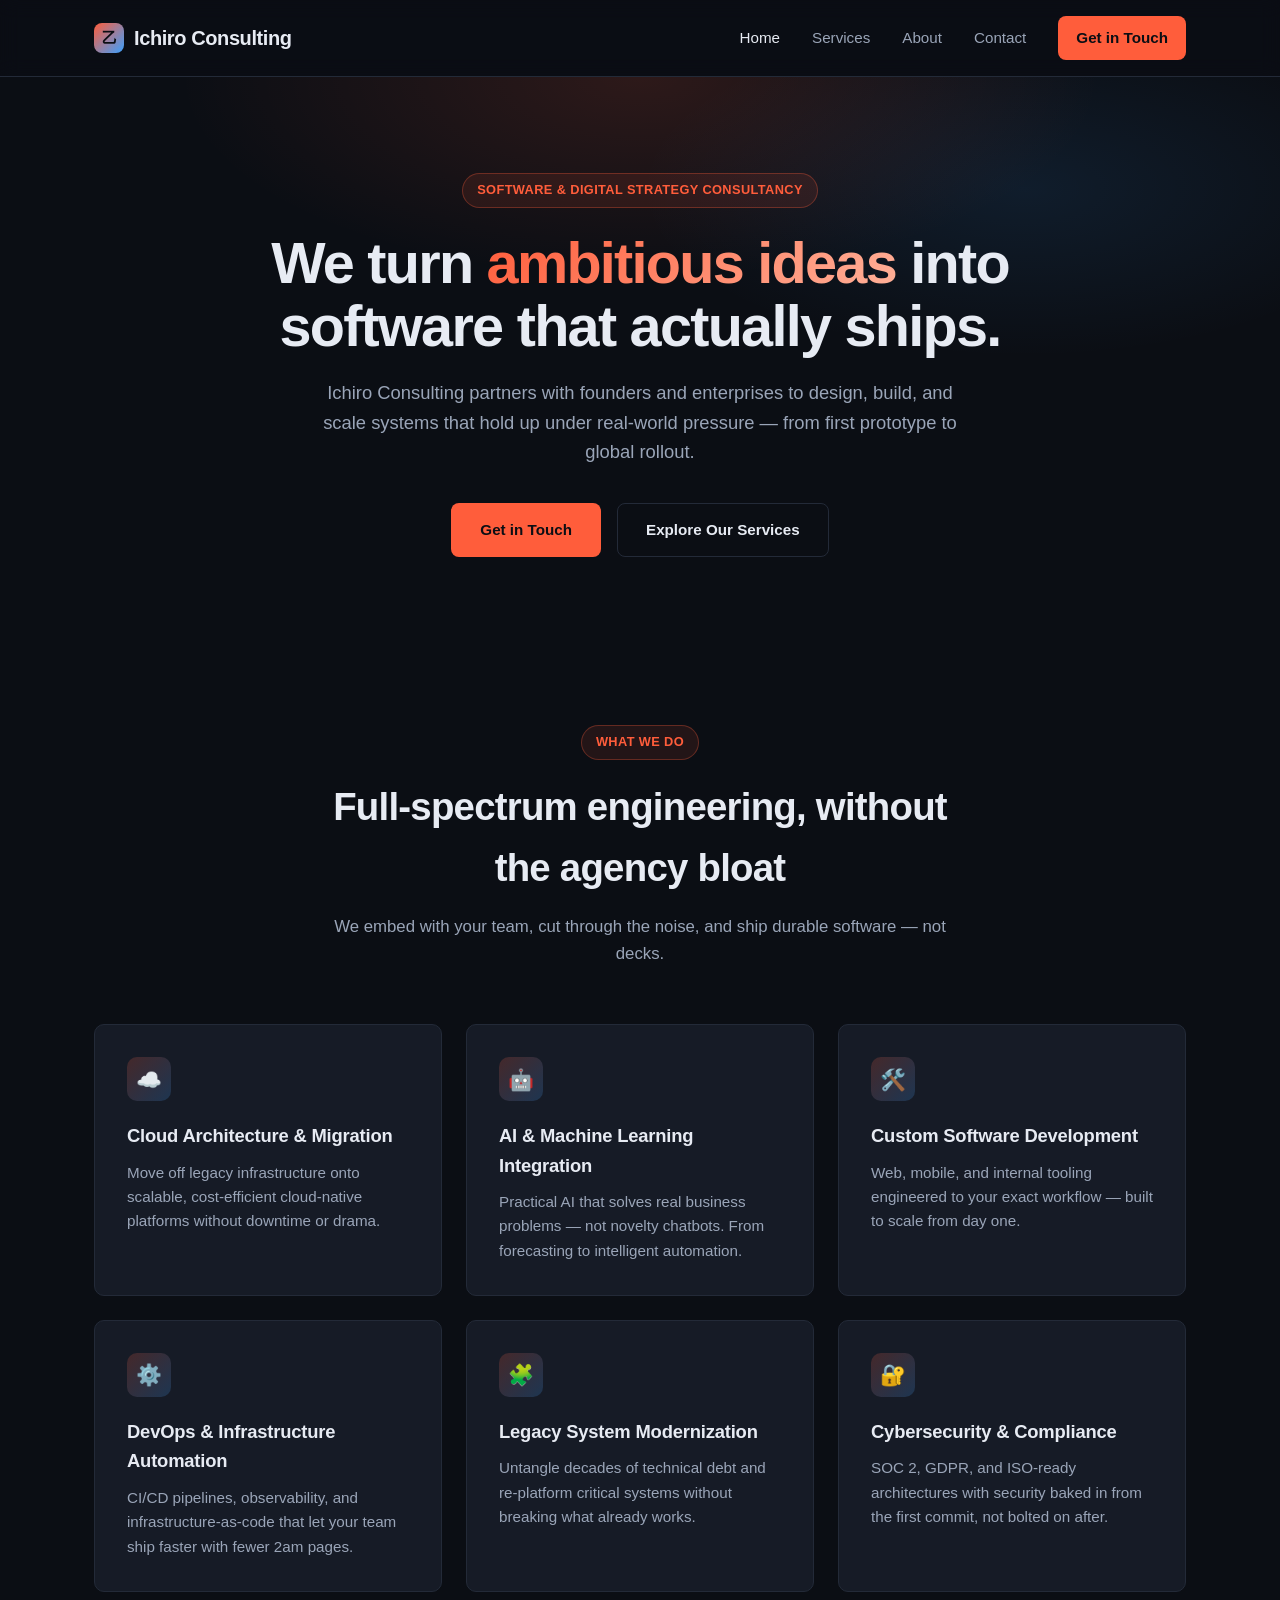
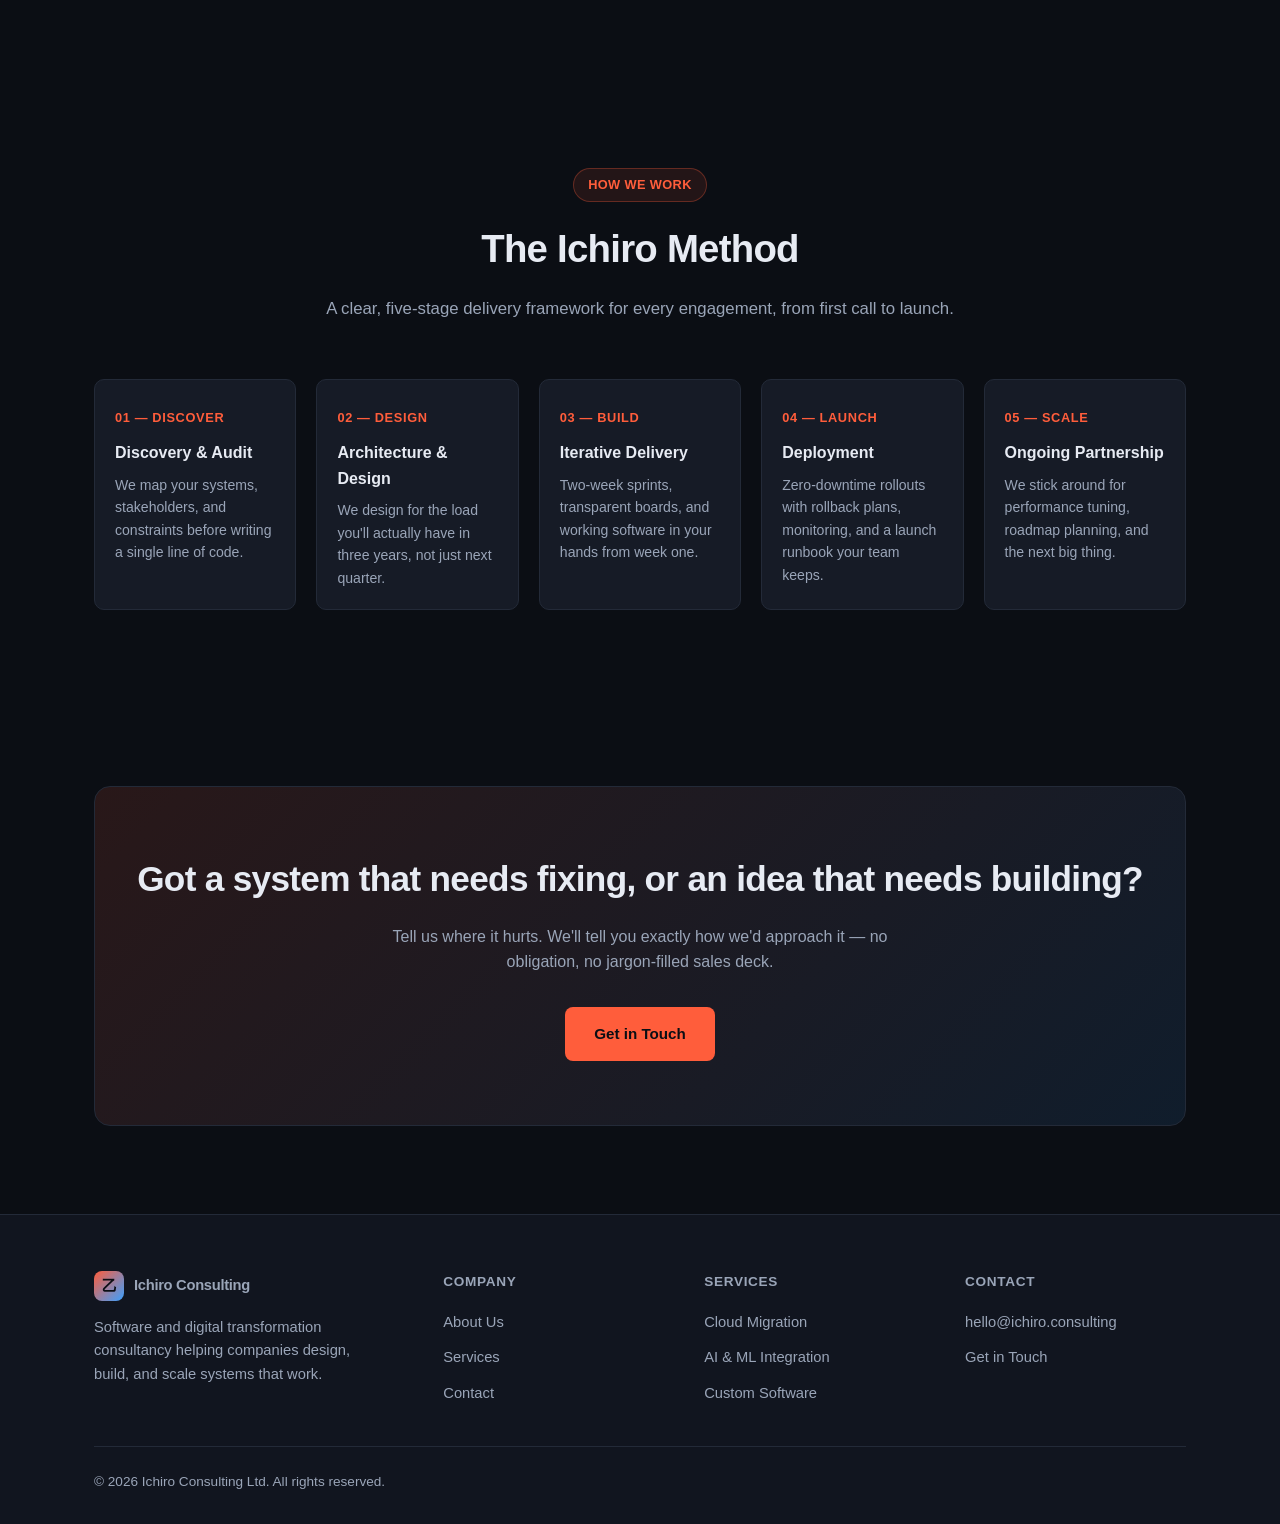
==== index.html @ 9401f74f "Removed redundent data" ====
<!DOCTYPE html>
<html lang="en">
<head>
<meta charset="UTF-8">
<meta name="viewport" content="width=device-width, initial-scale=1.0">
<title>Ichiro Consulting — Software Solutions That Actually Ship</title>
<meta name="description" content="Ichiro Consulting helps ambitious companies design, build, and scale software that works. Digital transformation, cloud, AI, and custom engineering — delivered by people who've actually shipped it.">
<link rel="icon" type="image/svg+xml" href="favicon.svg">
<link rel="stylesheet" href="css/style.css">
</head>
<body>

<header class="site-header">
  <div class="nav-wrap">
    <a href="index.html" class="brand">
      <span class="mark">乙</span>
      Ichiro Consulting
    </a>
    <nav class="main-nav">
      <a href="index.html" class="active">Home</a>
      <a href="services.html">Services</a>
      <a href="about.html">About</a>
      <a href="contact.html">Contact</a>
      <a href="contact.html" class="nav-cta">Get in Touch</a>
    </nav>
    <button class="nav-toggle" aria-label="Toggle navigation">☰</button>
  </div>
</header>

<main>

  <section class="hero">
    <div class="container">
      <span class="eyebrow">Software &amp; Digital Strategy Consultancy</span>
      <h1>We turn <span class="highlight">ambitious ideas</span> into software that actually ships.</h1>
      <p class="lead">Ichiro Consulting partners with founders and enterprises to design, build, and scale
      systems that hold up under real-world pressure — from first prototype to global rollout.</p>
      <div class="btn-row">
        <a href="contact.html" class="btn btn-primary">Get in Touch</a>
        <a href="services.html" class="btn btn-secondary">Explore Our Services</a>
      </div>
    </div>
  </section>

  <section id="services">
    <div class="container">
      <div class="section-head">
        <span class="eyebrow">What We Do</span>
        <h2>Full-spectrum engineering, without the agency bloat</h2>
        <p>We embed with your team, cut through the noise, and ship durable software — not decks.</p>
      </div>
      <div class="grid">
        <div class="card">
          <div class="icon">☁️</div>
          <h3>Cloud Architecture &amp; Migration</h3>
          <p>Move off legacy infrastructure onto scalable, cost-efficient cloud-native platforms without downtime or drama.</p>
        </div>
        <div class="card">
          <div class="icon">🤖</div>
          <h3>AI &amp; Machine Learning Integration</h3>
          <p>Practical AI that solves real business problems — not novelty chatbots. From forecasting to intelligent automation.</p>
        </div>
        <div class="card">
          <div class="icon">🛠️</div>
          <h3>Custom Software Development</h3>
          <p>Web, mobile, and internal tooling engineered to your exact workflow — built to scale from day one.</p>
        </div>
        <div class="card">
          <div class="icon">⚙️</div>
          <h3>DevOps &amp; Infrastructure Automation</h3>
          <p>CI/CD pipelines, observability, and infrastructure-as-code that let your team ship faster with fewer 2am pages.</p>
        </div>
        <div class="card">
          <div class="icon">🧩</div>
          <h3>Legacy System Modernization</h3>
          <p>Untangle decades of technical debt and re-platform critical systems without breaking what already works.</p>
        </div>
        <div class="card">
          <div class="icon">🔐</div>
          <h3>Cybersecurity &amp; Compliance</h3>
          <p>SOC 2, GDPR, and ISO-ready architectures with security baked in from the first commit, not bolted on after.</p>
        </div>
      </div>
    </div>
  </section>

  <section id="process">
    <div class="container">
      <div class="section-head">
        <span class="eyebrow">How We Work</span>
        <h2>The Ichiro Method</h2>
        <p>A clear, five-stage delivery framework for every engagement, from first call to launch.</p>
      </div>
      <div class="process-grid">
        <div class="process-step">
          <div class="step-num">01 — DISCOVER</div>
          <h3>Discovery &amp; Audit</h3>
          <p>We map your systems, stakeholders, and constraints before writing a single line of code.</p>
        </div>
        <div class="process-step">
          <div class="step-num">02 — DESIGN</div>
          <h3>Architecture &amp; Design</h3>
          <p>We design for the load you'll actually have in three years, not just next quarter.</p>
        </div>
        <div class="process-step">
          <div class="step-num">03 — BUILD</div>
          <h3>Iterative Delivery</h3>
          <p>Two-week sprints, transparent boards, and working software in your hands from week one.</p>
        </div>
        <div class="process-step">
          <div class="step-num">04 — LAUNCH</div>
          <h3>Deployment</h3>
          <p>Zero-downtime rollouts with rollback plans, monitoring, and a launch runbook your team keeps.</p>
        </div>
        <div class="process-step">
          <div class="step-num">05 — SCALE</div>
          <h3>Ongoing Partnership</h3>
          <p>We stick around for performance tuning, roadmap planning, and the next big thing.</p>
        </div>
      </div>
    </div>
  </section>

  <section id="cta">
    <div class="container">
      <div class="cta-banner">
        <h2>Got a system that needs fixing, or an idea that needs building?</h2>
        <p>Tell us where it hurts. We'll tell you exactly how we'd approach it — no obligation, no jargon-filled sales deck.</p>
        <a href="contact.html" class="btn btn-primary">Get in Touch</a>
      </div>
    </div>
  </section>

</main>

<footer class="site-footer">
  <div class="container">
    <div class="footer-grid">
      <div class="footer-brand">
        <a href="index.html" class="brand">
          <span class="mark">乙</span>
          Ichiro Consulting
        </a>
        <p>Software and digital transformation consultancy helping companies design, build, and scale systems that work.</p>
      </div>
      <div>
        <h4>Company</h4>
        <ul>
          <li><a href="about.html">About Us</a></li>
          <li><a href="services.html">Services</a></li>
          <li><a href="contact.html">Contact</a></li>
        </ul>
      </div>
      <div>
        <h4>Services</h4>
        <ul>
          <li><a href="services.html">Cloud Migration</a></li>
          <li><a href="services.html">AI &amp; ML Integration</a></li>
          <li><a href="services.html">Custom Software</a></li>
        </ul>
      </div>
      <div>
        <h4>Contact</h4>
        <ul>
          <li><a href="mailto:hello@ichiro.consulting">hello@ichiro.consulting</a></li>
          <li><a href="contact.html">Get in Touch</a></li>
        </ul>
      </div>
    </div>
    <div class="footer-bottom">
      <span>&copy; <span data-year>2026</span> Ichiro Consulting Ltd. All rights reserved.</span>
    </div>
  </div>
</footer>

<script src="js/main.js"></script>
</body>
</html>
---- css/style.css ----
:root {
  --bg: #0b0e14;
  --bg-alt: #11151f;
  --surface: #161b26;
  --border: #232a38;
  --text: #e7ebf3;
  --text-dim: #9aa5b8;
  --accent: #ff5d3b;
  --accent-dim: #c8462a;
  --accent-2: #3ba0ff;
  --radius: 10px;
  --max-width: 1140px;
  font-size: 16px;
}

* { box-sizing: border-box; }

html { scroll-behavior: smooth; }

body {
  margin: 0;
  font-family: -apple-system, BlinkMacSystemFont, "Segoe UI", Roboto, Helvetica, Arial, sans-serif;
  background: var(--bg);
  color: var(--text);
  line-height: 1.6;
}

a { color: inherit; }

img { max-width: 100%; display: block; }

.container {
  max-width: var(--max-width);
  margin: 0 auto;
  padding: 0 24px;
}

/* Header */
header.site-header {
  position: sticky;
  top: 0;
  z-index: 50;
  background: rgba(11, 14, 20, 0.85);
  backdrop-filter: blur(10px);
  border-bottom: 1px solid var(--border);
}

.nav-wrap {
  max-width: var(--max-width);
  margin: 0 auto;
  padding: 16px 24px;
  display: flex;
  align-items: center;
  justify-content: space-between;
}

.brand {
  display: flex;
  align-items: center;
  gap: 10px;
  font-weight: 700;
  font-size: 1.25rem;
  text-decoration: none;
  letter-spacing: -0.02em;
}

.brand .mark {
  width: 30px;
  height: 30px;
  border-radius: 8px;
  background: linear-gradient(135deg, var(--accent), var(--accent-2));
  display: inline-flex;
  align-items: center;
  justify-content: center;
  font-size: 0.95rem;
  color: #0b0e14;
  font-weight: 800;
}

nav.main-nav {
  display: flex;
  align-items: center;
  gap: 32px;
}

nav.main-nav a {
  text-decoration: none;
  color: var(--text-dim);
  font-weight: 500;
  font-size: 0.95rem;
  transition: color 0.15s ease;
}

nav.main-nav a:hover,
nav.main-nav a.active {
  color: var(--text);
}

.nav-cta {
  background: var(--accent);
  color: #0b0e14 !important;
  padding: 10px 18px;
  border-radius: 8px;
  font-weight: 600 !important;
}

.nav-cta:hover { background: #ff7355 !important; }

.nav-toggle {
  display: none;
  background: none;
  border: 1px solid var(--border);
  border-radius: 8px;
  color: var(--text);
  padding: 8px 10px;
  font-size: 1.1rem;
  cursor: pointer;
}

/* Hero */
.hero {
  padding: 96px 0 80px;
  text-align: center;
  background:
    radial-gradient(60% 60% at 50% 0%, rgba(255, 93, 59, 0.14), transparent 60%),
    radial-gradient(50% 50% at 80% 20%, rgba(59, 160, 255, 0.10), transparent 60%);
}

.eyebrow {
  display: inline-block;
  color: var(--accent);
  background: rgba(255, 93, 59, 0.1);
  border: 1px solid rgba(255, 93, 59, 0.3);
  padding: 6px 14px;
  border-radius: 999px;
  font-size: 0.8rem;
  font-weight: 600;
  letter-spacing: 0.03em;
  text-transform: uppercase;
  margin-bottom: 24px;
}

.hero h1 {
  font-size: clamp(2.2rem, 5vw, 3.6rem);
  line-height: 1.1;
  letter-spacing: -0.03em;
  margin: 0 0 20px;
  max-width: 900px;
  margin-left: auto;
  margin-right: auto;
}

.hero h1 .highlight {
  background: linear-gradient(135deg, var(--accent), #ffb199);
  -webkit-background-clip: text;
  background-clip: text;
  color: transparent;
}

.hero p.lead {
  font-size: 1.15rem;
  color: var(--text-dim);
  max-width: 640px;
  margin: 0 auto 36px;
}

.btn-row {
  display: flex;
  gap: 16px;
  justify-content: center;
  flex-wrap: wrap;
}

.btn {
  display: inline-block;
  padding: 14px 28px;
  border-radius: 8px;
  font-weight: 600;
  text-decoration: none;
  font-size: 0.95rem;
  transition: transform 0.15s ease, background 0.15s ease, border-color 0.15s ease;
  border: 1px solid transparent;
}

.btn:hover { transform: translateY(-1px); }

.btn-primary {
  background: var(--accent);
  color: #0b0e14;
}

.btn-primary:hover { background: #ff7355; }

.btn-secondary {
  background: transparent;
  color: var(--text);
  border-color: var(--border);
}

.btn-secondary:hover { border-color: var(--text-dim); }

/* Sections */
section { padding: 88px 0; }

.section-head {
  text-align: center;
  max-width: 640px;
  margin: 0 auto 56px;
}

.section-head .eyebrow { margin-bottom: 16px; }

.section-head h2 {
  font-size: clamp(1.8rem, 3.5vw, 2.4rem);
  letter-spacing: -0.02em;
  margin: 0 0 16px;
}

.section-head p {
  color: var(--text-dim);
  font-size: 1.05rem;
  margin: 0;
}

/* Cards grid */
.grid {
  display: grid;
  grid-template-columns: repeat(3, 1fr);
  gap: 24px;
}

.card {
  background: var(--surface);
  border: 1px solid var(--border);
  border-radius: var(--radius);
  padding: 32px;
  transition: border-color 0.15s ease, transform 0.15s ease;
}

.card:hover {
  border-color: var(--accent-dim);
  transform: translateY(-2px);
}

.card .icon {
  width: 44px;
  height: 44px;
  border-radius: 10px;
  background: linear-gradient(135deg, rgba(255, 93, 59, 0.2), rgba(59, 160, 255, 0.2));
  display: flex;
  align-items: center;
  justify-content: center;
  font-size: 1.3rem;
  margin-bottom: 20px;
}

.card h3 {
  margin: 0 0 10px;
  font-size: 1.15rem;
  letter-spacing: -0.01em;
}

.card p {
  color: var(--text-dim);
  margin: 0;
  font-size: 0.95rem;
}

.card ul {
  color: var(--text-dim);
  font-size: 0.9rem;
  margin: 16px 0 0;
  padding-left: 18px;
}

.card ul li { margin-bottom: 6px; }

/* Process */
.process-grid {
  display: grid;
  grid-template-columns: repeat(5, 1fr);
  gap: 20px;
  counter-reset: step;
}

.process-step {
  position: relative;
  padding: 28px 20px 20px;
  background: var(--surface);
  border: 1px solid var(--border);
  border-radius: var(--radius);
}

.process-step .step-num {
  font-size: 0.8rem;
  font-weight: 800;
  color: var(--accent);
  letter-spacing: 0.05em;
  margin-bottom: 12px;
}

.process-step h3 {
  font-size: 1rem;
  margin: 0 0 8px;
}

.process-step p {
  color: var(--text-dim);
  font-size: 0.88rem;
  margin: 0;
}

/* CTA banner */
.cta-banner {
  background: linear-gradient(135deg, rgba(255, 93, 59, 0.12), rgba(59, 160, 255, 0.1));
  border: 1px solid var(--border);
  border-radius: 16px;
  padding: 64px 40px;
  text-align: center;
}

.cta-banner h2 {
  font-size: clamp(1.6rem, 3vw, 2.2rem);
  margin: 0 0 16px;
  letter-spacing: -0.02em;
}

.cta-banner p {
  color: var(--text-dim);
  max-width: 520px;
  margin: 0 auto 32px;
}

/* About page bits */
.about-hero {
  display: grid;
  grid-template-columns: 1.1fr 0.9fr;
  gap: 56px;
  align-items: center;
}

.about-hero h1 { font-size: clamp(2rem, 4vw, 2.8rem); letter-spacing: -0.02em; margin: 0 0 20px; }
.about-hero p { color: var(--text-dim); margin: 0 0 16px; }

.founder-card {
  background: var(--surface);
  border: 1px solid var(--border);
  border-radius: var(--radius);
  padding: 32px;
}

.founder-card .avatar-lg {
  width: 72px;
  height: 72px;
  border-radius: 50%;
  background: linear-gradient(135deg, var(--accent), var(--accent-2));
  margin-bottom: 20px;
}

.founder-card h3 { margin: 0 0 4px; }
.founder-card .role { color: var(--accent); font-size: 0.9rem; font-weight: 600; margin-bottom: 16px; }
.founder-card p { color: var(--text-dim); font-size: 0.92rem; }

.values-grid {
  display: grid;
  grid-template-columns: repeat(4, 1fr);
  gap: 20px;
}

.value {
  padding: 24px;
  border: 1px solid var(--border);
  border-radius: var(--radius);
  background: var(--surface);
}

.value h3 { font-size: 1rem; margin: 0 0 8px; }
.value p { color: var(--text-dim); font-size: 0.88rem; margin: 0; }

/* Services page */
.service-detail {
  display: grid;
  grid-template-columns: 1fr 1fr;
  gap: 48px;
  align-items: start;
  padding: 56px 0;
  border-bottom: 1px solid var(--border);
}

.service-detail:last-child { border-bottom: none; }

.service-detail .icon {
  width: 52px;
  height: 52px;
  border-radius: 12px;
  background: linear-gradient(135deg, rgba(255, 93, 59, 0.2), rgba(59, 160, 255, 0.2));
  display: flex;
  align-items: center;
  justify-content: center;
  font-size: 1.5rem;
  margin-bottom: 20px;
}

.service-detail h2 { margin: 0 0 14px; letter-spacing: -0.02em; }
.service-detail > div > p { color: var(--text-dim); margin: 0 0 20px; }

.service-detail ul {
  list-style: none;
  padding: 0;
  margin: 0;
  display: grid;
  gap: 12px;
}

.service-detail ul li {
  padding-left: 28px;
  position: relative;
  color: var(--text-dim);
  font-size: 0.94rem;
}

.service-detail ul li::before {
  content: "✓";
  position: absolute;
  left: 0;
  color: var(--accent);
  font-weight: 700;
}

/* Footer */
footer.site-footer {
  border-top: 1px solid var(--border);
  padding: 56px 0 32px;
  background: var(--bg-alt);
}

.footer-grid {
  display: grid;
  grid-template-columns: 1.4fr 1fr 1fr 1fr;
  gap: 40px;
  margin-bottom: 40px;
}

.footer-grid h4 {
  font-size: 0.85rem;
  text-transform: uppercase;
  letter-spacing: 0.05em;
  color: var(--text-dim);
  margin: 0 0 16px;
}

.footer-grid ul { list-style: none; padding: 0; margin: 0; display: grid; gap: 10px; }
.footer-grid a { color: var(--text-dim); text-decoration: none; font-size: 0.92rem; }
.footer-grid a:hover { color: var(--text); }

.footer-brand p {
  color: var(--text-dim);
  font-size: 0.92rem;
  max-width: 280px;
}

.footer-bottom {
  border-top: 1px solid var(--border);
  padding-top: 24px;
  display: flex;
  justify-content: space-between;
  align-items: center;
  flex-wrap: wrap;
  gap: 12px;
  color: var(--text-dim);
  font-size: 0.85rem;
}

/* Responsive */
@media (max-width: 860px) {
  nav.main-nav {
    position: fixed;
    top: 66px;
    left: 0;
    right: 0;
    background: var(--bg);
    border-bottom: 1px solid var(--border);
    flex-direction: column;
    align-items: flex-start;
    padding: 24px;
    gap: 20px;
    display: none;
  }

  nav.main-nav.open { display: flex; }

  .nav-toggle { display: block; }

  .grid { grid-template-columns: 1fr; }
  .process-grid { grid-template-columns: repeat(2, 1fr); }
  .about-hero { grid-template-columns: 1fr; }
  .values-grid { grid-template-columns: repeat(2, 1fr); }
  .service-detail { grid-template-columns: 1fr; }
  .footer-grid { grid-template-columns: 1fr 1fr; }
}
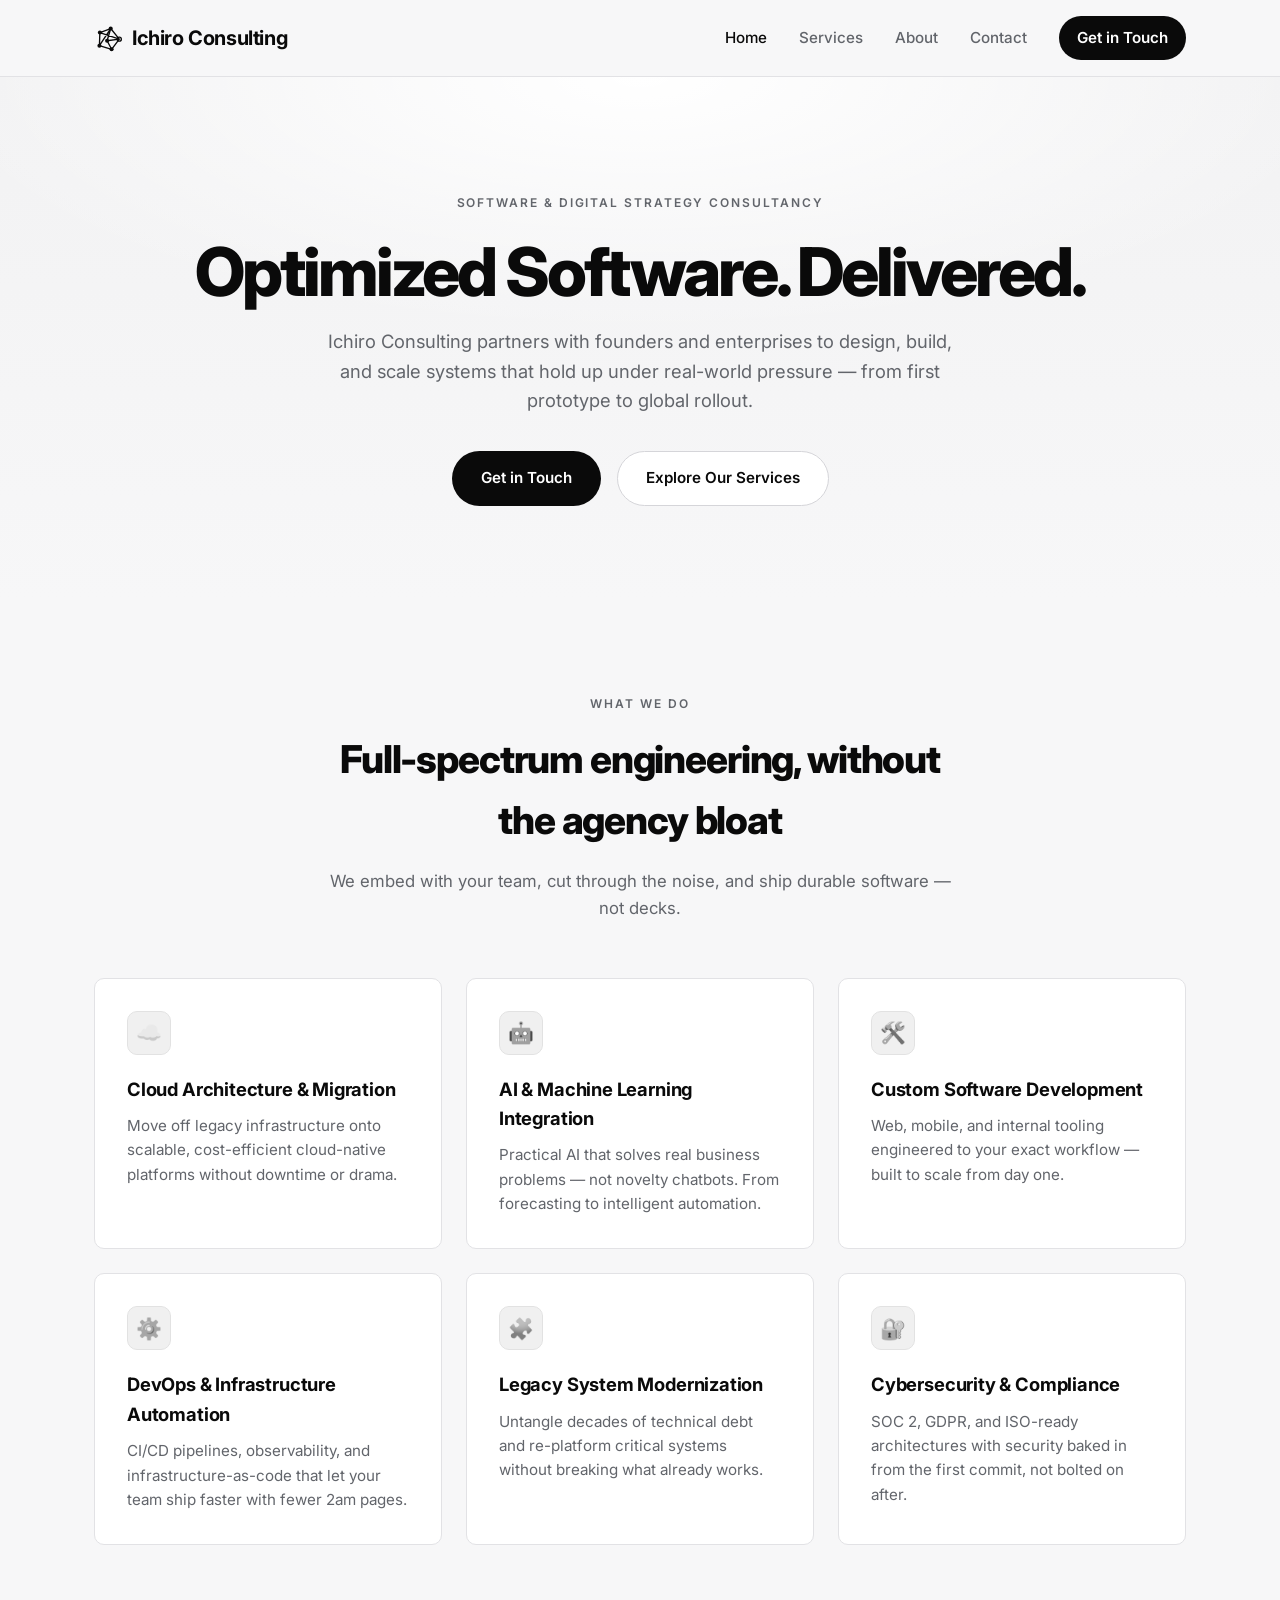
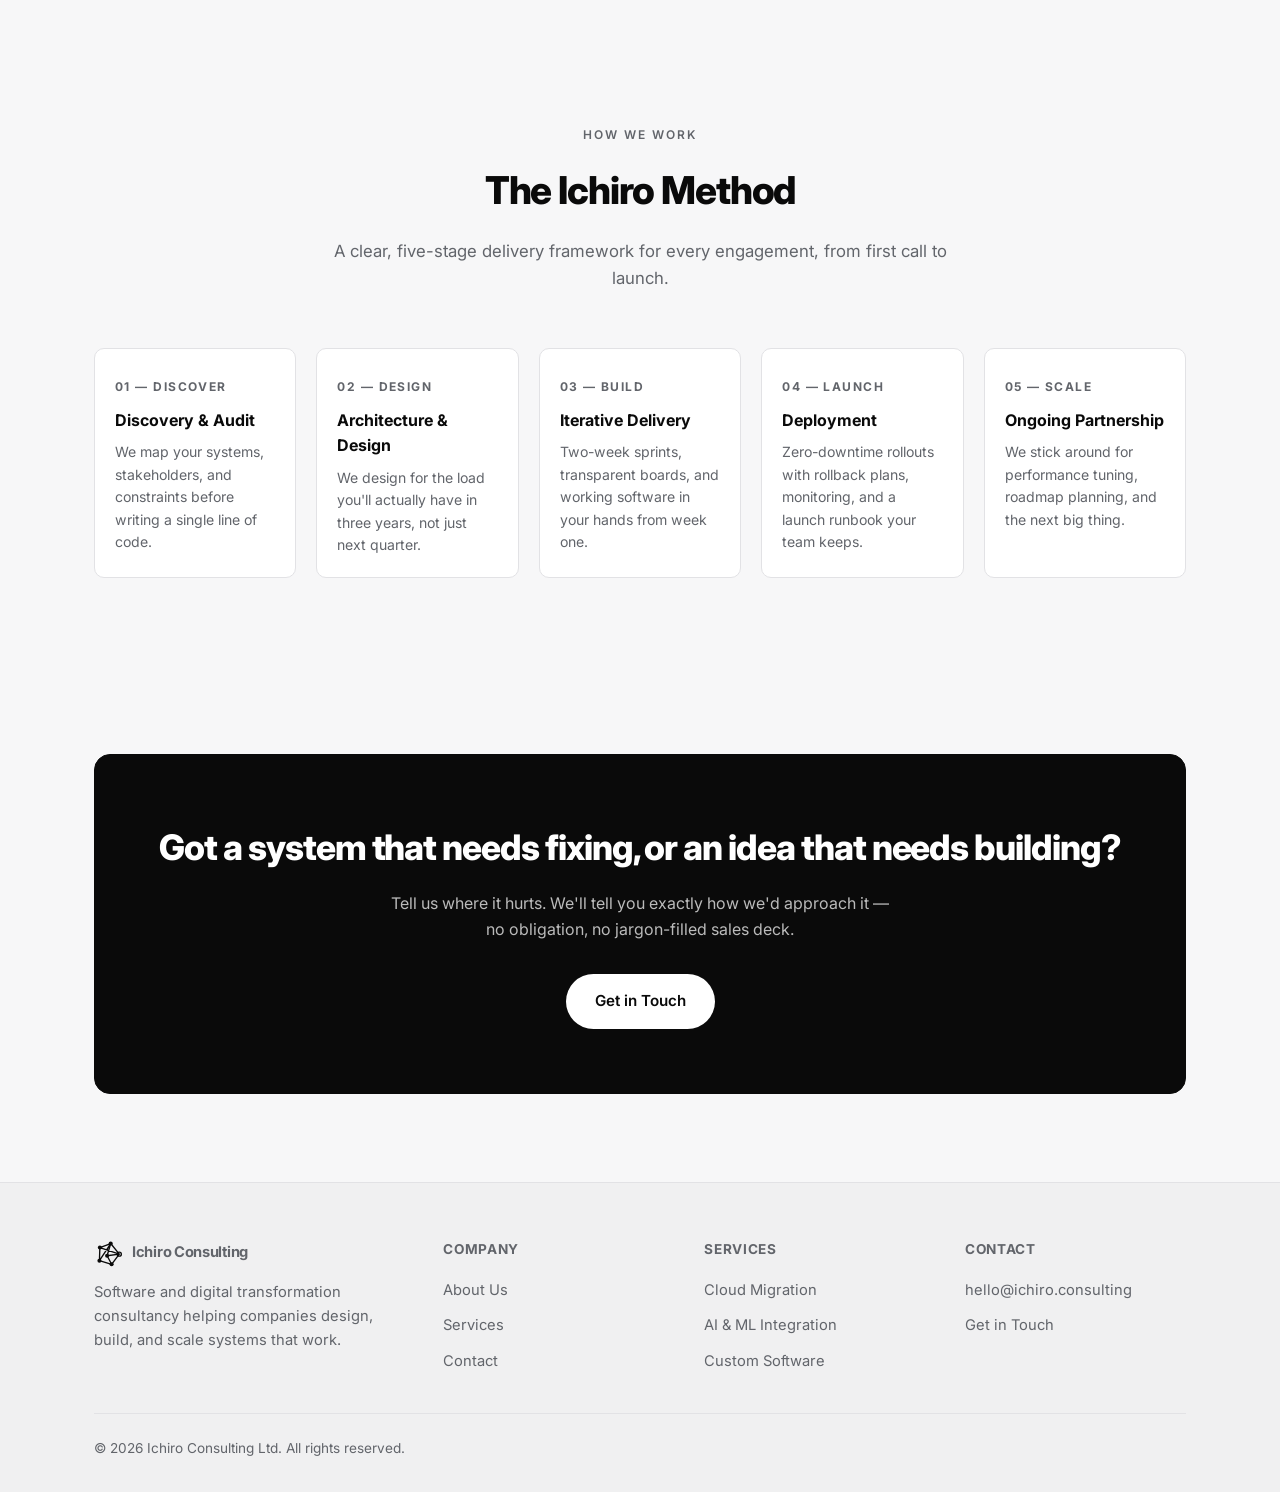
==== commit bcfcd24c: "Rebrand" ====
--- a/index.html
+++ b/index.html
@@ -3,9 +3,9 @@
 <head>
 <meta charset="UTF-8">
 <meta name="viewport" content="width=device-width, initial-scale=1.0">
-<title>Ichiro Consulting — Software Solutions That Actually Ship</title>
+<title>Ichiro Consulting — Optimized Software. Delivered.</title>
 <meta name="description" content="Ichiro Consulting helps ambitious companies design, build, and scale software that works. Digital transformation, cloud, AI, and custom engineering — delivered by people who've actually shipped it.">
-<link rel="icon" type="image/svg+xml" href="favicon.svg">
+<link rel="icon" type="image/png" href="favicon.png">
 <link rel="stylesheet" href="css/style.css">
 </head>
 <body>
@@ -13,7 +13,7 @@
 <header class="site-header">
   <div class="nav-wrap">
     <a href="index.html" class="brand">
-      <span class="mark">乙</span>
+      <span class="mark" aria-hidden="true"><svg viewBox="-12 -12 124 124" fill="none" stroke="currentColor" stroke-width="6" stroke-linecap="round"><path d="M14 26 62 8M14 26 12 84M14 26 100 55M62 8 46 62M62 8 12 84M62 8 100 55M12 84 66 100M66 100 100 55M46 62 100 55M46 62 66 100"/><circle cx="14" cy="26" r="9" fill="currentColor" stroke="none"/><circle cx="62" cy="8" r="9" fill="currentColor" stroke="none"/><circle cx="12" cy="84" r="9" fill="currentColor" stroke="none"/><circle cx="66" cy="100" r="9" fill="currentColor" stroke="none"/><circle cx="46" cy="62" r="9" fill="currentColor" stroke="none"/><circle cx="100" cy="55" r="9"/></svg></span>
       Ichiro Consulting
     </a>
     <nav class="main-nav">
@@ -32,7 +32,7 @@
   <section class="hero">
     <div class="container">
       <span class="eyebrow">Software &amp; Digital Strategy Consultancy</span>
-      <h1>We turn <span class="highlight">ambitious ideas</span> into software that actually ships.</h1>
+      <h1>Optimized Software. <span class="highlight">Delivered.</span></h1>
       <p class="lead">Ichiro Consulting partners with founders and enterprises to design, build, and scale
       systems that hold up under real-world pressure — from first prototype to global rollout.</p>
       <div class="btn-row">
@@ -138,7 +138,7 @@
     <div class="footer-grid">
       <div class="footer-brand">
         <a href="index.html" class="brand">
-          <span class="mark">乙</span>
+          <span class="mark" aria-hidden="true"><svg viewBox="-12 -12 124 124" fill="none" stroke="currentColor" stroke-width="6" stroke-linecap="round"><path d="M14 26 62 8M14 26 12 84M14 26 100 55M62 8 46 62M62 8 12 84M62 8 100 55M12 84 66 100M66 100 100 55M46 62 100 55M46 62 66 100"/><circle cx="14" cy="26" r="9" fill="currentColor" stroke="none"/><circle cx="62" cy="8" r="9" fill="currentColor" stroke="none"/><circle cx="12" cy="84" r="9" fill="currentColor" stroke="none"/><circle cx="66" cy="100" r="9" fill="currentColor" stroke="none"/><circle cx="46" cy="62" r="9" fill="currentColor" stroke="none"/><circle cx="100" cy="55" r="9"/></svg></span>
           Ichiro Consulting
         </a>
         <p>Software and digital transformation consultancy helping companies design, build, and scale systems that work.</p>
--- a/css/style.css
+++ b/css/style.css
@@ -1,13 +1,15 @@
+@import url("https://fonts.googleapis.com/css2?family=Inter:wght@400;500;600;700;800&display=swap");
+
 :root {
-  --bg: #0b0e14;
-  --bg-alt: #11151f;
-  --surface: #161b26;
-  --border: #232a38;
-  --text: #e7ebf3;
-  --text-dim: #9aa5b8;
-  --accent: #ff5d3b;
-  --accent-dim: #c8462a;
-  --accent-2: #3ba0ff;
+  --bg: #f7f7f8;
+  --bg-alt: #f0f0f1;
+  --surface: #ffffff;
+  --border: #e2e2e5;
+  --text: #0a0a0a;
+  --text-dim: #62656b;
+  --accent: #0a0a0a;
+  --accent-dim: #b6b6ba;
+  --accent-2: #0a0a0a;
   --radius: 10px;
   --max-width: 1140px;
   font-size: 16px;
@@ -19,7 +21,8 @@
 
 body {
   margin: 0;
-  font-family: -apple-system, BlinkMacSystemFont, "Segoe UI", Roboto, Helvetica, Arial, sans-serif;
+  font-family: "Inter", -apple-system, BlinkMacSystemFont, "Segoe UI", Roboto, Helvetica, Arial, sans-serif;
+  -webkit-font-smoothing: antialiased;
   background: var(--bg);
   color: var(--text);
   line-height: 1.6;
@@ -40,7 +43,7 @@
   position: sticky;
   top: 0;
   z-index: 50;
-  background: rgba(11, 14, 20, 0.85);
+  background: rgba(247, 247, 248, 0.85);
   backdrop-filter: blur(10px);
   border-bottom: 1px solid var(--border);
 }
@@ -65,16 +68,19 @@
 }
 
 .brand .mark {
-  width: 30px;
-  height: 30px;
-  border-radius: 8px;
-  background: linear-gradient(135deg, var(--accent), var(--accent-2));
+  width: 28px;
+  height: 28px;
   display: inline-flex;
   align-items: center;
   justify-content: center;
-  font-size: 0.95rem;
-  color: #0b0e14;
-  font-weight: 800;
+  color: var(--text);
+  flex: none;
+}
+
+.brand .mark svg {
+  width: 100%;
+  height: 100%;
+  display: block;
 }
 
 nav.main-nav {
@@ -97,14 +103,14 @@
 }
 
 .nav-cta {
-  background: var(--accent);
-  color: #0b0e14 !important;
+  background: var(--text);
+  color: #ffffff !important;
   padding: 10px 18px;
-  border-radius: 8px;
+  border-radius: 999px;
   font-weight: 600 !important;
 }
 
-.nav-cta:hover { background: #ff7355 !important; }
+.nav-cta:hover { background: #33343a !important; }
 
 .nav-toggle {
   display: none;
@@ -119,31 +125,29 @@
 
 /* Hero */
 .hero {
-  padding: 96px 0 80px;
+  padding: 112px 0 96px;
   text-align: center;
   background:
-    radial-gradient(60% 60% at 50% 0%, rgba(255, 93, 59, 0.14), transparent 60%),
-    radial-gradient(50% 50% at 80% 20%, rgba(59, 160, 255, 0.10), transparent 60%);
+    radial-gradient(80% 70% at 50% 0%, #ffffff, transparent 70%),
+    linear-gradient(180deg, #f2f2f3, var(--bg));
 }
 
 .eyebrow {
   display: inline-block;
-  color: var(--accent);
-  background: rgba(255, 93, 59, 0.1);
-  border: 1px solid rgba(255, 93, 59, 0.3);
-  padding: 6px 14px;
-  border-radius: 999px;
-  font-size: 0.8rem;
+  color: var(--text-dim);
+  padding: 0;
+  font-size: 0.75rem;
   font-weight: 600;
-  letter-spacing: 0.03em;
+  letter-spacing: 0.16em;
   text-transform: uppercase;
   margin-bottom: 24px;
 }
 
 .hero h1 {
-  font-size: clamp(2.2rem, 5vw, 3.6rem);
-  line-height: 1.1;
-  letter-spacing: -0.03em;
+  font-size: clamp(2.4rem, 6vw, 4.2rem);
+  font-weight: 800;
+  line-height: 1.05;
+  letter-spacing: -0.045em;
   margin: 0 0 20px;
   max-width: 900px;
   margin-left: auto;
@@ -151,10 +155,7 @@
 }
 
 .hero h1 .highlight {
-  background: linear-gradient(135deg, var(--accent), #ffb199);
-  -webkit-background-clip: text;
-  background-clip: text;
-  color: transparent;
+  color: var(--text);
 }
 
 .hero p.lead {
@@ -174,7 +175,7 @@
 .btn {
   display: inline-block;
   padding: 14px 28px;
-  border-radius: 8px;
+  border-radius: 999px;
   font-weight: 600;
   text-decoration: none;
   font-size: 0.95rem;
@@ -185,19 +186,19 @@
 .btn:hover { transform: translateY(-1px); }
 
 .btn-primary {
-  background: var(--accent);
-  color: #0b0e14;
-}
-
-.btn-primary:hover { background: #ff7355; }
+  background: var(--text);
+  color: #ffffff;
+}
+
+.btn-primary:hover { background: #33343a; }
 
 .btn-secondary {
-  background: transparent;
-  color: var(--text);
-  border-color: var(--border);
-}
-
-.btn-secondary:hover { border-color: var(--text-dim); }
+  background: var(--surface);
+  color: var(--text);
+  border-color: #d5d5d9;
+}
+
+.btn-secondary:hover { border-color: var(--text); }
 
 /* Sections */
 section { padding: 88px 0; }
@@ -212,7 +213,8 @@
 
 .section-head h2 {
   font-size: clamp(1.8rem, 3.5vw, 2.4rem);
-  letter-spacing: -0.02em;
+  font-weight: 800;
+  letter-spacing: -0.03em;
   margin: 0 0 16px;
 }
 
@@ -238,7 +240,7 @@
 }
 
 .card:hover {
-  border-color: var(--accent-dim);
+  border-color: var(--text);
   transform: translateY(-2px);
 }
 
@@ -246,12 +248,14 @@
   width: 44px;
   height: 44px;
   border-radius: 10px;
-  background: linear-gradient(135deg, rgba(255, 93, 59, 0.2), rgba(59, 160, 255, 0.2));
+  background: var(--bg-alt);
+  border: 1px solid var(--border);
   display: flex;
   align-items: center;
   justify-content: center;
   font-size: 1.3rem;
   margin-bottom: 20px;
+  filter: grayscale(1);
 }
 
 .card h3 {
@@ -292,10 +296,10 @@
 }
 
 .process-step .step-num {
-  font-size: 0.8rem;
-  font-weight: 800;
-  color: var(--accent);
-  letter-spacing: 0.05em;
+  font-size: 0.75rem;
+  font-weight: 700;
+  color: var(--text-dim);
+  letter-spacing: 0.12em;
   margin-bottom: 12px;
 }
 
@@ -312,21 +316,30 @@
 
 /* CTA banner */
 .cta-banner {
-  background: linear-gradient(135deg, rgba(255, 93, 59, 0.12), rgba(59, 160, 255, 0.1));
-  border: 1px solid var(--border);
+  background: var(--text);
+  border: 1px solid var(--text);
   border-radius: 16px;
   padding: 64px 40px;
   text-align: center;
+  color: #ffffff;
 }
 
 .cta-banner h2 {
   font-size: clamp(1.6rem, 3vw, 2.2rem);
+  font-weight: 800;
   margin: 0 0 16px;
-  letter-spacing: -0.02em;
-}
+  letter-spacing: -0.03em;
+}
+
+.cta-banner .btn-primary {
+  background: #ffffff;
+  color: var(--text);
+}
+
+.cta-banner .btn-primary:hover { background: #e2e2e5; }
 
 .cta-banner p {
-  color: var(--text-dim);
+  color: rgba(255, 255, 255, 0.72);
   max-width: 520px;
   margin: 0 auto 32px;
 }
@@ -339,7 +352,7 @@
   align-items: center;
 }
 
-.about-hero h1 { font-size: clamp(2rem, 4vw, 2.8rem); letter-spacing: -0.02em; margin: 0 0 20px; }
+.about-hero h1 { font-size: clamp(2rem, 4vw, 2.8rem); font-weight: 800; letter-spacing: -0.035em; margin: 0 0 20px; }
 .about-hero p { color: var(--text-dim); margin: 0 0 16px; }
 
 .founder-card {
@@ -353,12 +366,13 @@
   width: 72px;
   height: 72px;
   border-radius: 50%;
-  background: linear-gradient(135deg, var(--accent), var(--accent-2));
+  background: var(--bg-alt);
+  border: 1px solid var(--border);
   margin-bottom: 20px;
 }
 
 .founder-card h3 { margin: 0 0 4px; }
-.founder-card .role { color: var(--accent); font-size: 0.9rem; font-weight: 600; margin-bottom: 16px; }
+.founder-card .role { color: var(--text-dim); font-size: 0.8rem; font-weight: 600; letter-spacing: 0.12em; text-transform: uppercase; margin-bottom: 16px; }
 .founder-card p { color: var(--text-dim); font-size: 0.92rem; }
 
 .values-grid {
@@ -393,15 +407,17 @@
   width: 52px;
   height: 52px;
   border-radius: 12px;
-  background: linear-gradient(135deg, rgba(255, 93, 59, 0.2), rgba(59, 160, 255, 0.2));
+  background: var(--bg-alt);
+  border: 1px solid var(--border);
   display: flex;
   align-items: center;
   justify-content: center;
   font-size: 1.5rem;
   margin-bottom: 20px;
-}
-
-.service-detail h2 { margin: 0 0 14px; letter-spacing: -0.02em; }
+  filter: grayscale(1);
+}
+
+.service-detail h2 { margin: 0 0 14px; font-weight: 800; letter-spacing: -0.03em; }
 .service-detail > div > p { color: var(--text-dim); margin: 0 0 20px; }
 
 .service-detail ul {
@@ -420,11 +436,14 @@
 }
 
 .service-detail ul li::before {
-  content: "✓";
+  content: "";
   position: absolute;
-  left: 0;
-  color: var(--accent);
-  font-weight: 700;
+  left: 4px;
+  top: 0.55em;
+  width: 7px;
+  height: 7px;
+  border-radius: 50%;
+  background: var(--text);
 }
 
 /* Footer */
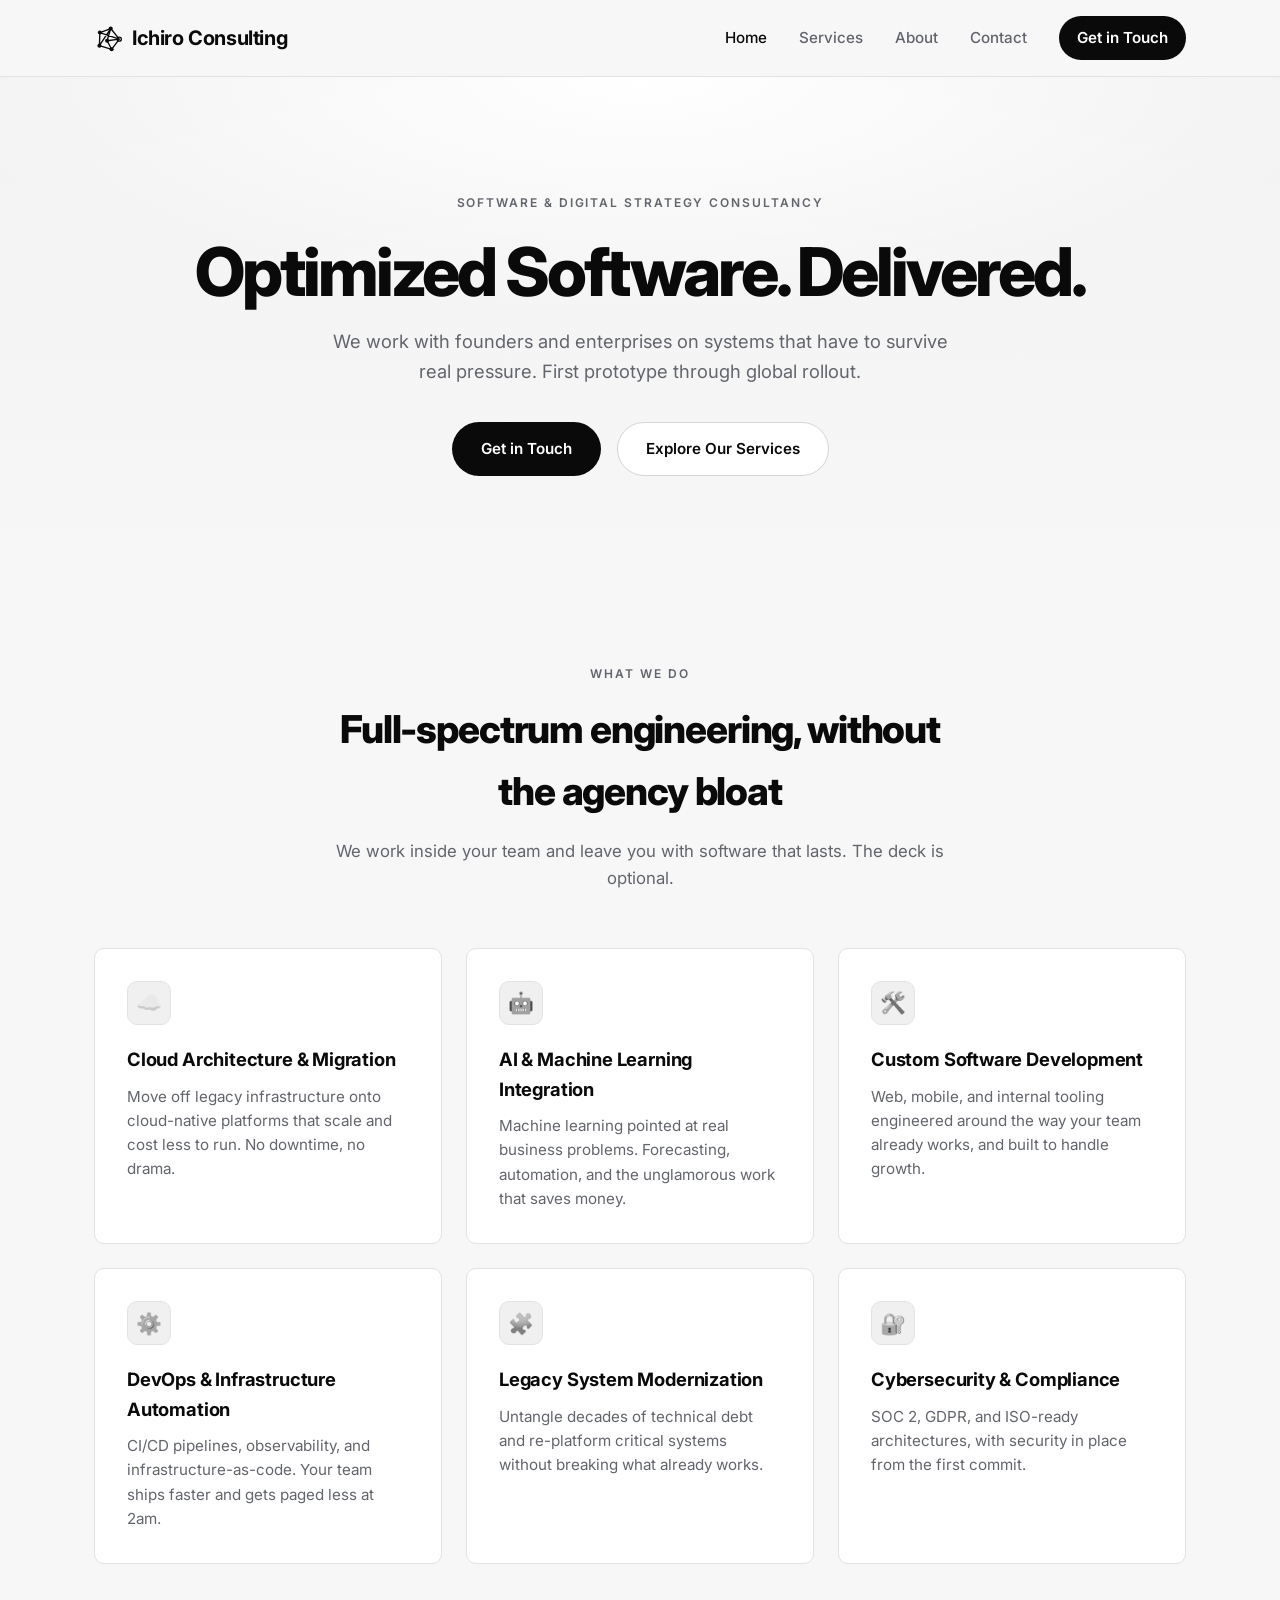
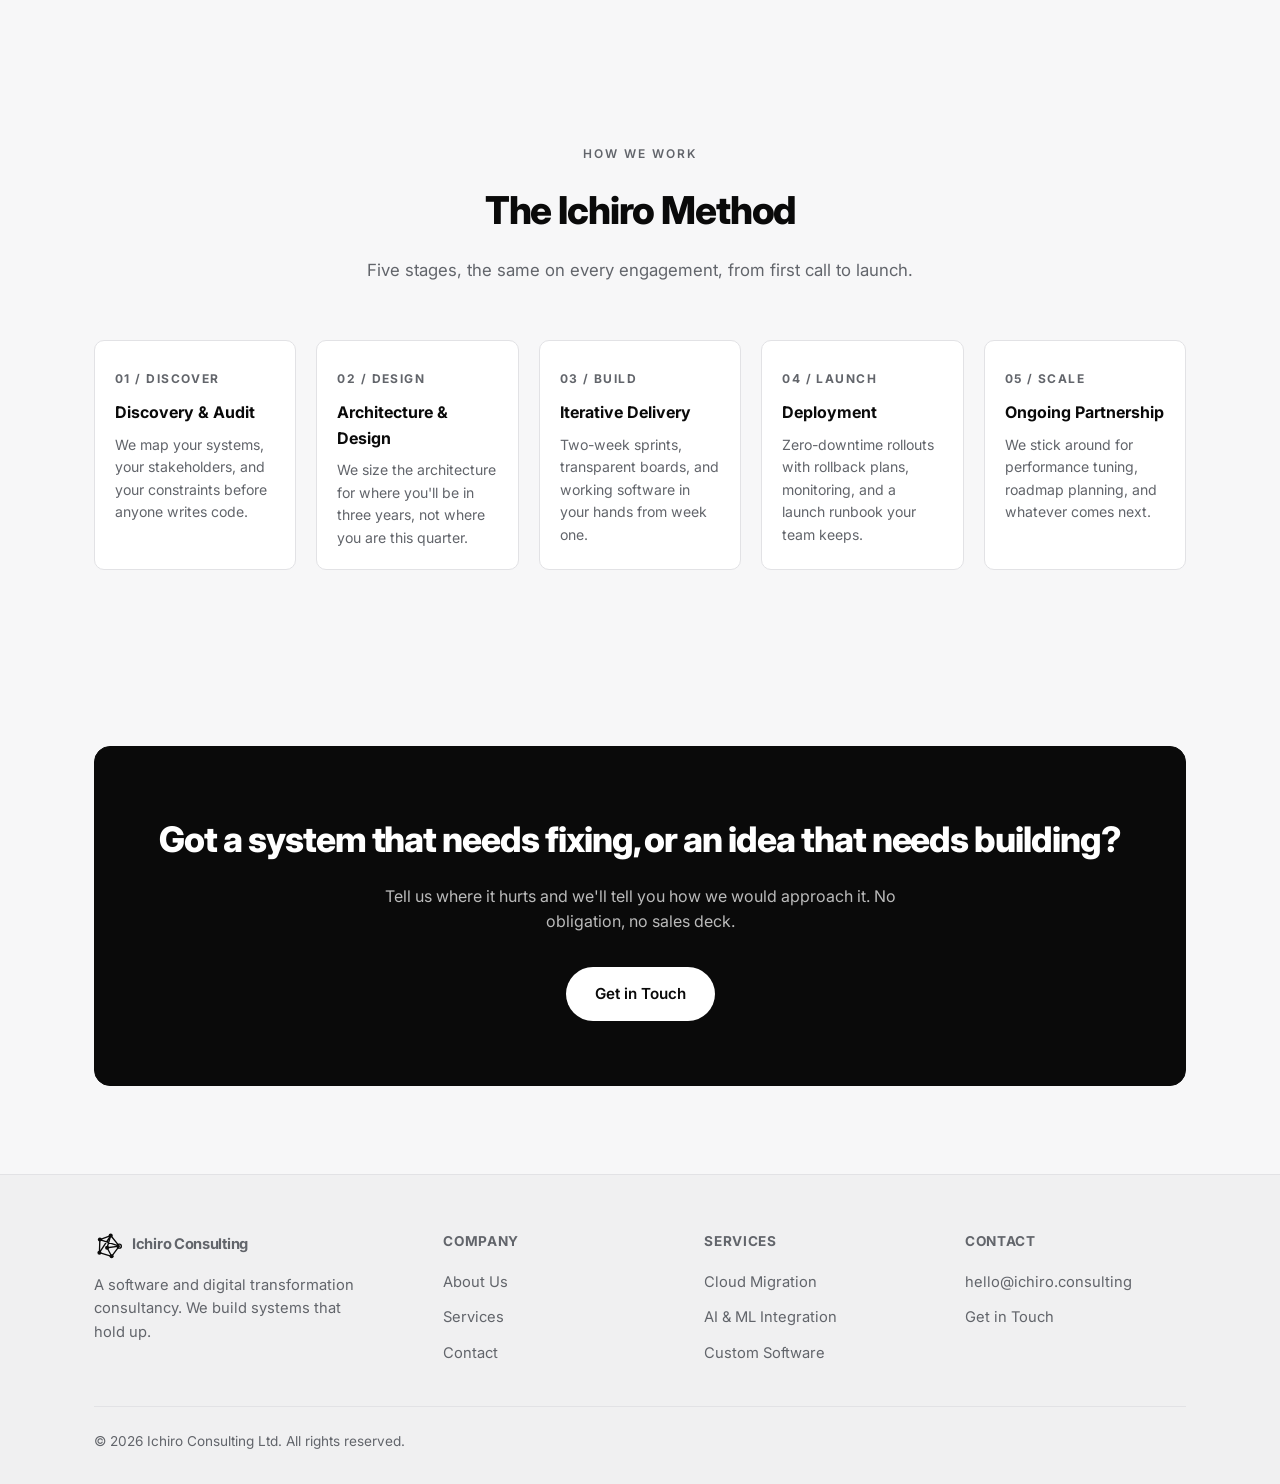
==== commit 67e231fa: "Updated personal section" ====
--- a/index.html
+++ b/index.html
@@ -3,8 +3,8 @@
 <head>
 <meta charset="UTF-8">
 <meta name="viewport" content="width=device-width, initial-scale=1.0">
-<title>Ichiro Consulting — Optimized Software. Delivered.</title>
-<meta name="description" content="Ichiro Consulting helps ambitious companies design, build, and scale software that works. Digital transformation, cloud, AI, and custom engineering — delivered by people who've actually shipped it.">
+<title>Ichiro Consulting | Optimized Software. Delivered.</title>
+<meta name="description" content="Ichiro Consulting builds and scales software for companies that need it to work. Cloud, AI, custom engineering, and digital transformation, run by engineers who have shipped it before.">
 <link rel="icon" type="image/png" href="favicon.png">
 <link rel="stylesheet" href="css/style.css">
 </head>
@@ -33,8 +33,8 @@
     <div class="container">
       <span class="eyebrow">Software &amp; Digital Strategy Consultancy</span>
       <h1>Optimized Software. <span class="highlight">Delivered.</span></h1>
-      <p class="lead">Ichiro Consulting partners with founders and enterprises to design, build, and scale
-      systems that hold up under real-world pressure — from first prototype to global rollout.</p>
+      <p class="lead">We work with founders and enterprises on systems that have to survive real pressure.
+      First prototype through global rollout.</p>
       <div class="btn-row">
         <a href="contact.html" class="btn btn-primary">Get in Touch</a>
         <a href="services.html" class="btn btn-secondary">Explore Our Services</a>
@@ -47,28 +47,28 @@
       <div class="section-head">
         <span class="eyebrow">What We Do</span>
         <h2>Full-spectrum engineering, without the agency bloat</h2>
-        <p>We embed with your team, cut through the noise, and ship durable software — not decks.</p>
+        <p>We work inside your team and leave you with software that lasts. The deck is optional.</p>
       </div>
       <div class="grid">
         <div class="card">
           <div class="icon">☁️</div>
           <h3>Cloud Architecture &amp; Migration</h3>
-          <p>Move off legacy infrastructure onto scalable, cost-efficient cloud-native platforms without downtime or drama.</p>
+          <p>Move off legacy infrastructure onto cloud-native platforms that scale and cost less to run. No downtime, no drama.</p>
         </div>
         <div class="card">
           <div class="icon">🤖</div>
           <h3>AI &amp; Machine Learning Integration</h3>
-          <p>Practical AI that solves real business problems — not novelty chatbots. From forecasting to intelligent automation.</p>
+          <p>Machine learning pointed at real business problems. Forecasting, automation, and the unglamorous work that saves money.</p>
         </div>
         <div class="card">
           <div class="icon">🛠️</div>
           <h3>Custom Software Development</h3>
-          <p>Web, mobile, and internal tooling engineered to your exact workflow — built to scale from day one.</p>
+          <p>Web, mobile, and internal tooling engineered around the way your team already works, and built to handle growth.</p>
         </div>
         <div class="card">
           <div class="icon">⚙️</div>
           <h3>DevOps &amp; Infrastructure Automation</h3>
-          <p>CI/CD pipelines, observability, and infrastructure-as-code that let your team ship faster with fewer 2am pages.</p>
+          <p>CI/CD pipelines, observability, and infrastructure-as-code. Your team ships faster and gets paged less at 2am.</p>
         </div>
         <div class="card">
           <div class="icon">🧩</div>
@@ -78,7 +78,7 @@
         <div class="card">
           <div class="icon">🔐</div>
           <h3>Cybersecurity &amp; Compliance</h3>
-          <p>SOC 2, GDPR, and ISO-ready architectures with security baked in from the first commit, not bolted on after.</p>
+          <p>SOC 2, GDPR, and ISO-ready architectures, with security in place from the first commit.</p>
         </div>
       </div>
     </div>
@@ -89,33 +89,33 @@
       <div class="section-head">
         <span class="eyebrow">How We Work</span>
         <h2>The Ichiro Method</h2>
-        <p>A clear, five-stage delivery framework for every engagement, from first call to launch.</p>
+        <p>Five stages, the same on every engagement, from first call to launch.</p>
       </div>
       <div class="process-grid">
         <div class="process-step">
-          <div class="step-num">01 — DISCOVER</div>
+          <div class="step-num">01 / DISCOVER</div>
           <h3>Discovery &amp; Audit</h3>
-          <p>We map your systems, stakeholders, and constraints before writing a single line of code.</p>
+          <p>We map your systems, your stakeholders, and your constraints before anyone writes code.</p>
         </div>
         <div class="process-step">
-          <div class="step-num">02 — DESIGN</div>
+          <div class="step-num">02 / DESIGN</div>
           <h3>Architecture &amp; Design</h3>
-          <p>We design for the load you'll actually have in three years, not just next quarter.</p>
+          <p>We size the architecture for where you'll be in three years, not where you are this quarter.</p>
         </div>
         <div class="process-step">
-          <div class="step-num">03 — BUILD</div>
+          <div class="step-num">03 / BUILD</div>
           <h3>Iterative Delivery</h3>
           <p>Two-week sprints, transparent boards, and working software in your hands from week one.</p>
         </div>
         <div class="process-step">
-          <div class="step-num">04 — LAUNCH</div>
+          <div class="step-num">04 / LAUNCH</div>
           <h3>Deployment</h3>
           <p>Zero-downtime rollouts with rollback plans, monitoring, and a launch runbook your team keeps.</p>
         </div>
         <div class="process-step">
-          <div class="step-num">05 — SCALE</div>
+          <div class="step-num">05 / SCALE</div>
           <h3>Ongoing Partnership</h3>
-          <p>We stick around for performance tuning, roadmap planning, and the next big thing.</p>
+          <p>We stick around for performance tuning, roadmap planning, and whatever comes next.</p>
         </div>
       </div>
     </div>
@@ -125,7 +125,7 @@
     <div class="container">
       <div class="cta-banner">
         <h2>Got a system that needs fixing, or an idea that needs building?</h2>
-        <p>Tell us where it hurts. We'll tell you exactly how we'd approach it — no obligation, no jargon-filled sales deck.</p>
+        <p>Tell us where it hurts and we'll tell you how we would approach it. No obligation, no sales deck.</p>
         <a href="contact.html" class="btn btn-primary">Get in Touch</a>
       </div>
     </div>
@@ -141,7 +141,7 @@
           <span class="mark" aria-hidden="true"><svg viewBox="-12 -12 124 124" fill="none" stroke="currentColor" stroke-width="6" stroke-linecap="round"><path d="M14 26 62 8M14 26 12 84M14 26 100 55M62 8 46 62M62 8 12 84M62 8 100 55M12 84 66 100M66 100 100 55M46 62 100 55M46 62 66 100"/><circle cx="14" cy="26" r="9" fill="currentColor" stroke="none"/><circle cx="62" cy="8" r="9" fill="currentColor" stroke="none"/><circle cx="12" cy="84" r="9" fill="currentColor" stroke="none"/><circle cx="66" cy="100" r="9" fill="currentColor" stroke="none"/><circle cx="46" cy="62" r="9" fill="currentColor" stroke="none"/><circle cx="100" cy="55" r="9"/></svg></span>
           Ichiro Consulting
         </a>
-        <p>Software and digital transformation consultancy helping companies design, build, and scale systems that work.</p>
+        <p>A software and digital transformation consultancy. We build systems that hold up.</p>
       </div>
       <div>
         <h4>Company</h4>
--- a/css/style.css
+++ b/css/style.css
@@ -363,12 +363,15 @@
 }
 
 .founder-card .avatar-lg {
-  width: 72px;
-  height: 72px;
+  display: block;
+  width: 112px;
+  height: 112px;
   border-radius: 50%;
   background: var(--bg-alt);
   border: 1px solid var(--border);
   margin-bottom: 20px;
+  object-fit: cover;
+  object-position: 62% 45%;
 }
 
 .founder-card h3 { margin: 0 0 4px; }
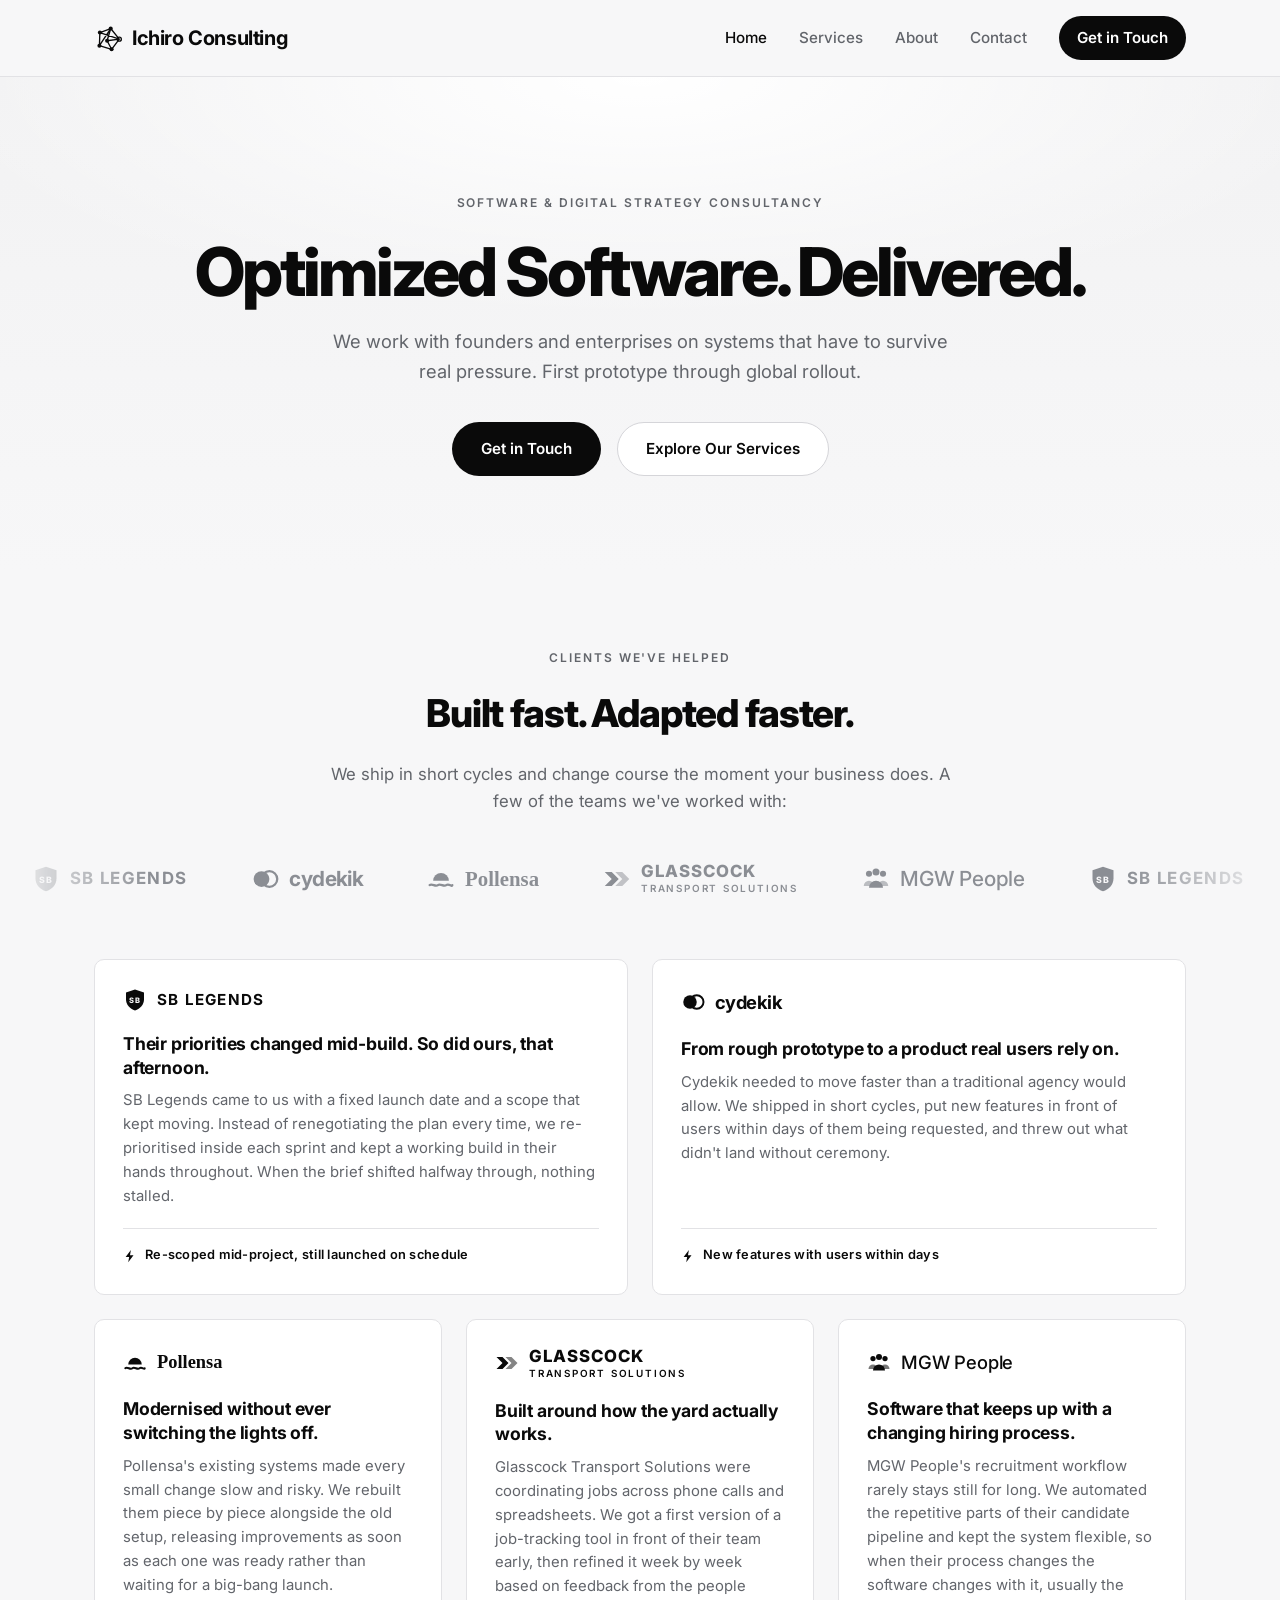
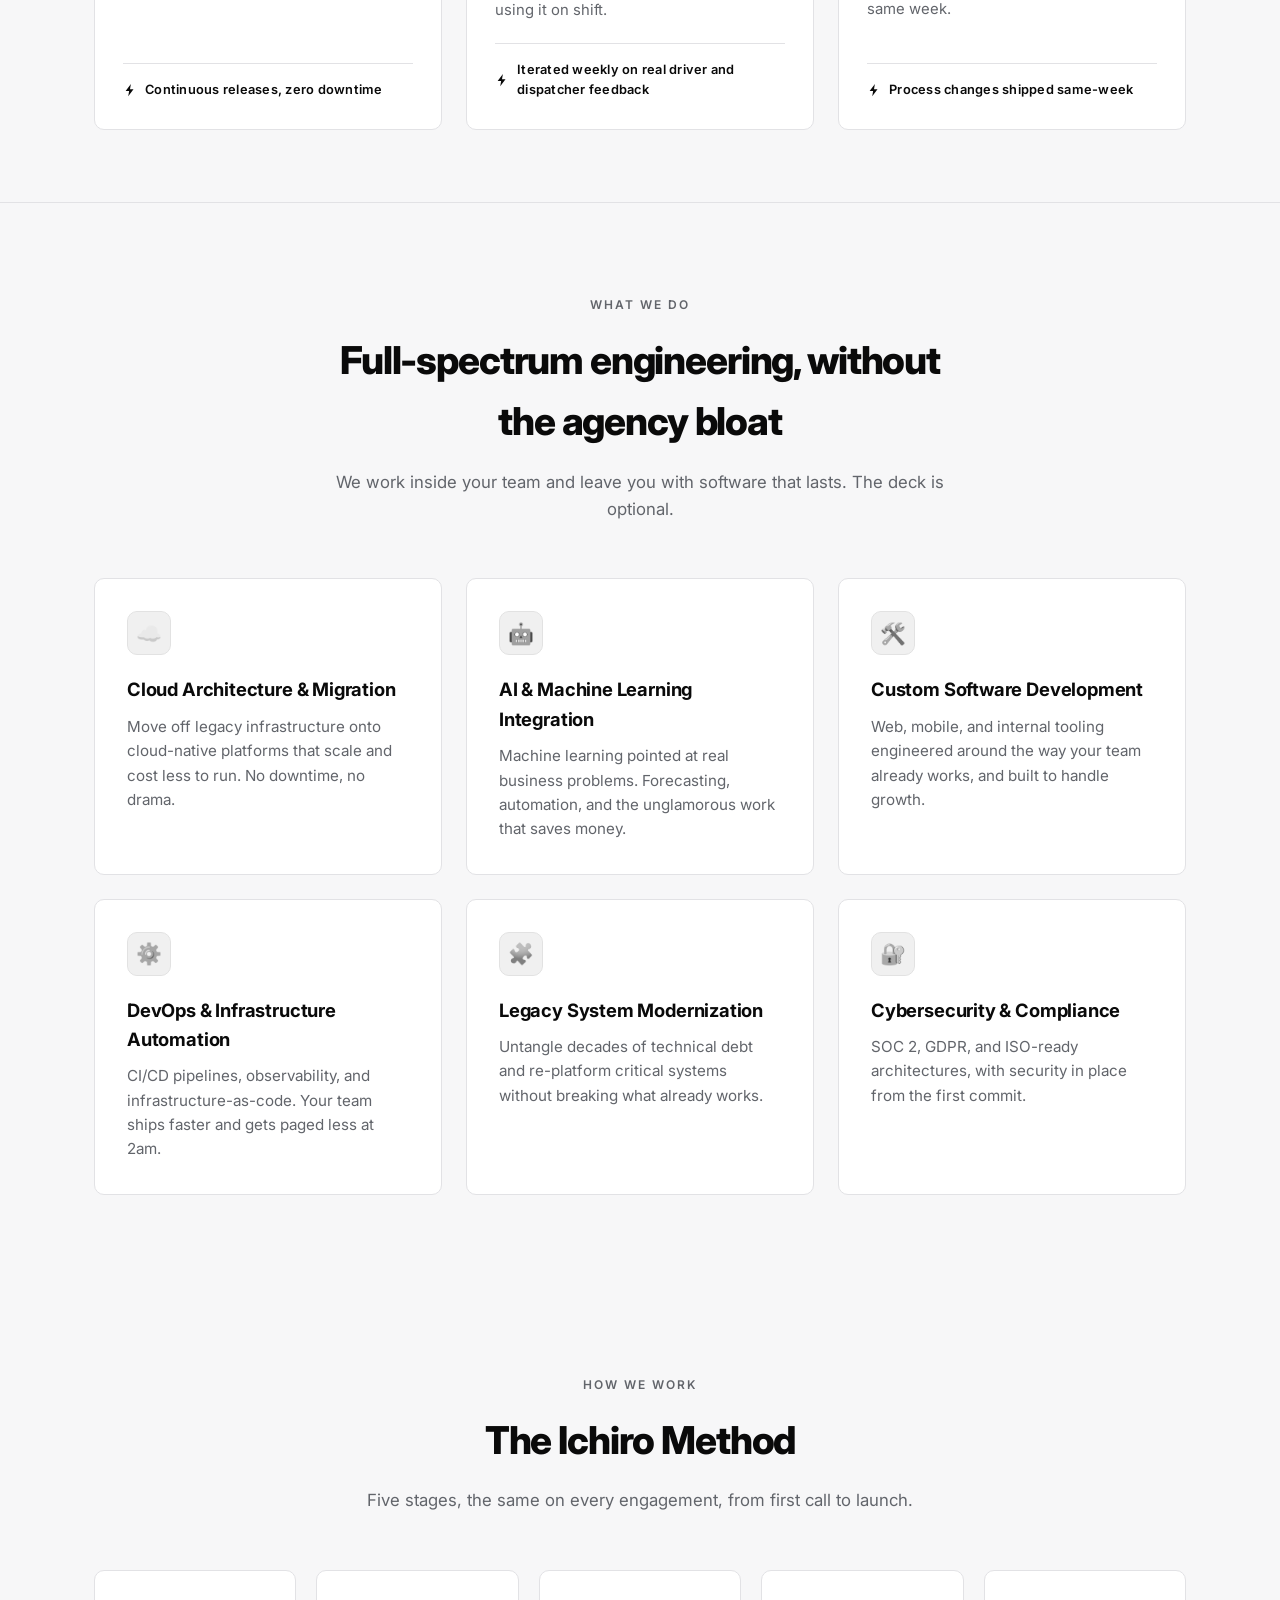
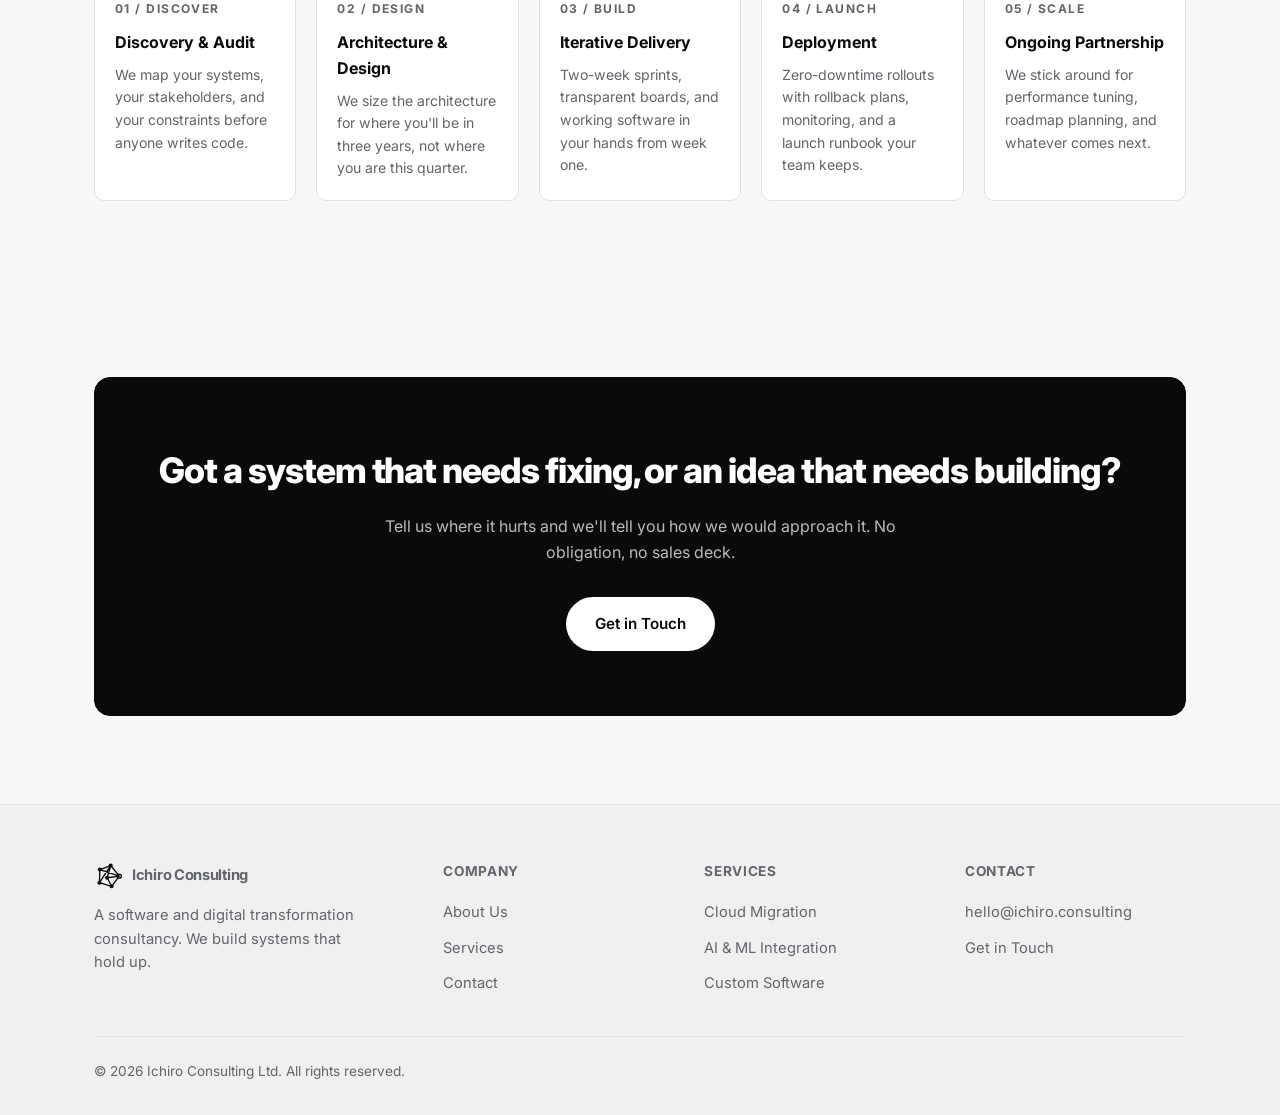
==== commit a62085a3: "Added customer stories" ====
--- a/index.html
+++ b/index.html
@@ -42,6 +42,59 @@
     </div>
   </section>
 
+  <section id="clients">
+    <div class="container">
+      <div class="section-head">
+        <span class="eyebrow">Clients We've Helped</span>
+        <h2>Built fast. Adapted faster.</h2>
+        <p>We ship in short cycles and change course the moment your business does. A few of the teams we've worked with:</p>
+      </div>
+    </div>
+    <div class="marquee" aria-label="Client logos">
+      <ul class="marquee-track">
+        <li class="client-logo is-caps"><svg viewBox="0 0 32 32" aria-hidden="true"><path fill="currentColor" d="M16 2 28 6v9c0 7.5-5 12.5-12 15C9 27.5 4 22.5 4 15V6z"/><text x="16" y="20" text-anchor="middle" font-family="Inter, Arial, sans-serif" font-size="10" font-weight="800" fill="var(--bg)">SB</text></svg><span>SB Legends</span></li>
+        <li class="client-logo"><svg viewBox="0 0 32 32" aria-hidden="true"><circle cx="12" cy="16" r="9" fill="currentColor"/><circle cx="21" cy="16" r="9" fill="none" stroke="currentColor" stroke-width="2.6"/></svg><span>cydekik</span></li>
+        <li class="client-logo is-serif"><svg viewBox="0 0 32 32" aria-hidden="true"><path fill="currentColor" d="M7 18a9 9 0 0 1 18 0z"/><path fill="none" stroke="currentColor" stroke-width="2.6" stroke-linecap="round" d="M3 23c3-2.5 6.5 2.5 9.5 0s6.5 2.5 9.5 0 6.5 2.5 7 0"/></svg><span>Pollensa</span></li>
+        <li class="client-logo client-logo-stack"><svg viewBox="0 0 32 32" aria-hidden="true" fill="currentColor"><path d="M2 8h8l8 8-8 8H2l8-8z"/><path d="M14 8h8l8 8-8 8h-8l8-8z" opacity=".5"/></svg><span><b>GLASSCOCK</b><small>Transport Solutions</small></span></li>
+        <li class="client-logo is-light"><svg viewBox="0 0 32 32" aria-hidden="true" fill="currentColor"><circle cx="8" cy="10" r="3.5"/><circle cx="16" cy="8" r="4"/><circle cx="24" cy="10" r="3.5"/><path d="M2 24a6 6 0 0 1 12 0zM18 24a6 6 0 0 1 12 0z" opacity=".55"/><path d="M8 26a8 8 0 0 1 16 0z"/></svg><span><b>MGW</b> People</span></li>
+      </ul>
+    </div>
+    <div class="container">
+      <div class="story-grid">
+        <article class="story-card">
+          <div class="client-logo is-caps"><svg viewBox="0 0 32 32" aria-hidden="true"><path fill="currentColor" d="M16 2 28 6v9c0 7.5-5 12.5-12 15C9 27.5 4 22.5 4 15V6z"/><text x="16" y="20" text-anchor="middle" font-family="Inter, Arial, sans-serif" font-size="10" font-weight="800" fill="var(--bg)">SB</text></svg><span>SB Legends</span></div>
+          <h3>Their priorities changed mid-build. So did ours, that afternoon.</h3>
+          <p>SB Legends came to us with a fixed launch date and a scope that kept moving. Instead of renegotiating the plan every time, we re-prioritised inside each sprint and kept a working build in their hands throughout. When the brief shifted halfway through, nothing stalled.</p>
+          <div class="story-pace"><svg viewBox="0 0 16 16" aria-hidden="true"><path fill="currentColor" d="M9 1 3 9h4l-1 6 6-8H8z"/></svg>Re-scoped mid-project, still launched on schedule</div>
+        </article>
+        <article class="story-card">
+          <div class="client-logo"><svg viewBox="0 0 32 32" aria-hidden="true"><circle cx="12" cy="16" r="9" fill="currentColor"/><circle cx="21" cy="16" r="9" fill="none" stroke="currentColor" stroke-width="2.6"/></svg><span>cydekik</span></div>
+          <h3>From rough prototype to a product real users rely on.</h3>
+          <p>Cydekik needed to move faster than a traditional agency would allow. We shipped in short cycles, put new features in front of users within days of them being requested, and threw out what didn't land without ceremony.</p>
+          <div class="story-pace"><svg viewBox="0 0 16 16" aria-hidden="true"><path fill="currentColor" d="M9 1 3 9h4l-1 6 6-8H8z"/></svg>New features with users within days</div>
+        </article>
+        <article class="story-card">
+          <div class="client-logo is-serif"><svg viewBox="0 0 32 32" aria-hidden="true"><path fill="currentColor" d="M7 18a9 9 0 0 1 18 0z"/><path fill="none" stroke="currentColor" stroke-width="2.6" stroke-linecap="round" d="M3 23c3-2.5 6.5 2.5 9.5 0s6.5 2.5 9.5 0 6.5 2.5 7 0"/></svg><span>Pollensa</span></div>
+          <h3>Modernised without ever switching the lights off.</h3>
+          <p>Pollensa's existing systems made every small change slow and risky. We rebuilt them piece by piece alongside the old setup, releasing improvements as soon as each one was ready rather than waiting for a big-bang launch.</p>
+          <div class="story-pace"><svg viewBox="0 0 16 16" aria-hidden="true"><path fill="currentColor" d="M9 1 3 9h4l-1 6 6-8H8z"/></svg>Continuous releases, zero downtime</div>
+        </article>
+        <article class="story-card">
+          <div class="client-logo client-logo-stack"><svg viewBox="0 0 32 32" aria-hidden="true" fill="currentColor"><path d="M2 8h8l8 8-8 8H2l8-8z"/><path d="M14 8h8l8 8-8 8h-8l8-8z" opacity=".5"/></svg><span><b>GLASSCOCK</b><small>Transport Solutions</small></span></div>
+          <h3>Built around how the yard actually works.</h3>
+          <p>Glasscock Transport Solutions were coordinating jobs across phone calls and spreadsheets. We got a first version of a job-tracking tool in front of their team early, then refined it week by week based on feedback from the people using it on shift.</p>
+          <div class="story-pace"><svg viewBox="0 0 16 16" aria-hidden="true"><path fill="currentColor" d="M9 1 3 9h4l-1 6 6-8H8z"/></svg>Iterated weekly on real driver and dispatcher feedback</div>
+        </article>
+        <article class="story-card">
+          <div class="client-logo is-light"><svg viewBox="0 0 32 32" aria-hidden="true" fill="currentColor"><circle cx="8" cy="10" r="3.5"/><circle cx="16" cy="8" r="4"/><circle cx="24" cy="10" r="3.5"/><path d="M2 24a6 6 0 0 1 12 0zM18 24a6 6 0 0 1 12 0z" opacity=".55"/><path d="M8 26a8 8 0 0 1 16 0z"/></svg><span><b>MGW</b> People</span></div>
+          <h3>Software that keeps up with a changing hiring process.</h3>
+          <p>MGW People's recruitment workflow rarely stays still for long. We automated the repetitive parts of their candidate pipeline and kept the system flexible, so when their process changes the software changes with it, usually the same week.</p>
+          <div class="story-pace"><svg viewBox="0 0 16 16" aria-hidden="true"><path fill="currentColor" d="M9 1 3 9h4l-1 6 6-8H8z"/></svg>Process changes shipped same-week</div>
+        </article>
+      </div>
+    </div>
+  </section>
+
   <section id="services">
     <div class="container">
       <div class="section-head">
--- a/css/style.css
+++ b/css/style.css
@@ -222,6 +222,112 @@
   color: var(--text-dim);
   font-size: 1.05rem;
   margin: 0;
+}
+
+/* Clients marquee */
+#clients { padding: 72px 0; border-bottom: 1px solid var(--border); }
+
+#clients .section-head { margin-bottom: 40px; }
+
+.marquee {
+  overflow: hidden;
+  -webkit-mask-image: linear-gradient(90deg, transparent, #000 12%, #000 88%, transparent);
+  mask-image: linear-gradient(90deg, transparent, #000 12%, #000 88%, transparent);
+}
+
+.marquee-track {
+  display: flex;
+  width: max-content;
+  list-style: none;
+  margin: 0;
+  padding: 0;
+  animation: marquee 36s linear infinite;
+}
+
+.marquee:hover .marquee-track { animation-play-state: paused; }
+
+@keyframes marquee {
+  from { transform: translateX(0); }
+  to { transform: translateX(-50%); }
+}
+
+.client-logo {
+  display: flex;
+  align-items: center;
+  gap: 10px;
+  padding: 0 32px;
+  height: 48px;
+  color: #8b8e94;
+  font-size: 1.3rem;
+  font-weight: 700;
+  letter-spacing: -0.03em;
+  white-space: nowrap;
+  transition: color 0.2s ease;
+}
+
+.client-logo:hover { color: var(--text); }
+
+.client-logo svg { width: 28px; height: 28px; flex: none; }
+
+.client-logo.is-caps { text-transform: uppercase; font-size: 1.05rem; letter-spacing: 0.08em; }
+.client-logo.is-light { font-weight: 500; letter-spacing: -0.01em; }
+.client-logo.is-serif { font-family: Georgia, "Times New Roman", serif; font-weight: 600; letter-spacing: 0; }
+.client-logo.is-serif.is-caps { letter-spacing: 0.14em; }
+
+.client-logo b { font-weight: inherit; }
+
+.client-logo-stack span { display: flex; flex-direction: column; line-height: 1; }
+.client-logo-stack b { font-weight: 800; font-size: 1.05rem; letter-spacing: 0.06em; }
+.client-logo-stack small { font-size: 0.62rem; font-weight: 600; letter-spacing: 0.18em; text-transform: uppercase; margin-top: 4px; }
+
+/* Customer stories */
+.story-grid {
+  display: grid;
+  grid-template-columns: repeat(6, 1fr);
+  gap: 24px;
+  margin-top: 56px;
+}
+
+.story-card {
+  grid-column: span 2;
+  display: flex;
+  flex-direction: column;
+  background: var(--surface);
+  border: 1px solid var(--border);
+  border-radius: var(--radius);
+  padding: 28px;
+  transition: border-color 0.15s ease, transform 0.15s ease;
+}
+
+.story-card:nth-child(-n+2) { grid-column: span 3; }
+
+.story-card:hover { border-color: var(--text); transform: translateY(-2px); }
+
+.story-card .client-logo { padding: 0; height: auto; margin-bottom: 20px; color: var(--text); font-size: 1.15rem; }
+.story-card .client-logo.is-caps { font-size: 0.95rem; }
+.story-card .client-logo svg { width: 24px; height: 24px; }
+
+.story-card h3 { margin: 0 0 10px; font-size: 1.1rem; letter-spacing: -0.01em; line-height: 1.35; }
+.story-card p { color: var(--text-dim); font-size: 0.93rem; margin: 0 0 20px; }
+
+.story-pace {
+  margin-top: auto;
+  display: flex;
+  align-items: center;
+  gap: 8px;
+  padding-top: 16px;
+  border-top: 1px solid var(--border);
+  font-size: 0.8rem;
+  font-weight: 600;
+  letter-spacing: 0.02em;
+}
+
+.story-pace svg { width: 14px; height: 14px; flex: none; }
+
+@media (prefers-reduced-motion: reduce) {
+  .marquee-track { animation: none; flex-wrap: wrap; justify-content: center; width: auto; }
+  .marquee { -webkit-mask-image: none; mask-image: none; }
+  .marquee-track > [aria-hidden="true"] { display: none; }
 }
 
 /* Cards grid */
@@ -519,4 +625,7 @@
   .values-grid { grid-template-columns: repeat(2, 1fr); }
   .service-detail { grid-template-columns: 1fr; }
   .footer-grid { grid-template-columns: 1fr 1fr; }
-}
+  .client-logo { padding: 0 20px; font-size: 1.1rem; }
+  .story-grid { grid-template-columns: 1fr; }
+  .story-card, .story-card:nth-child(-n+2) { grid-column: auto; }
+}
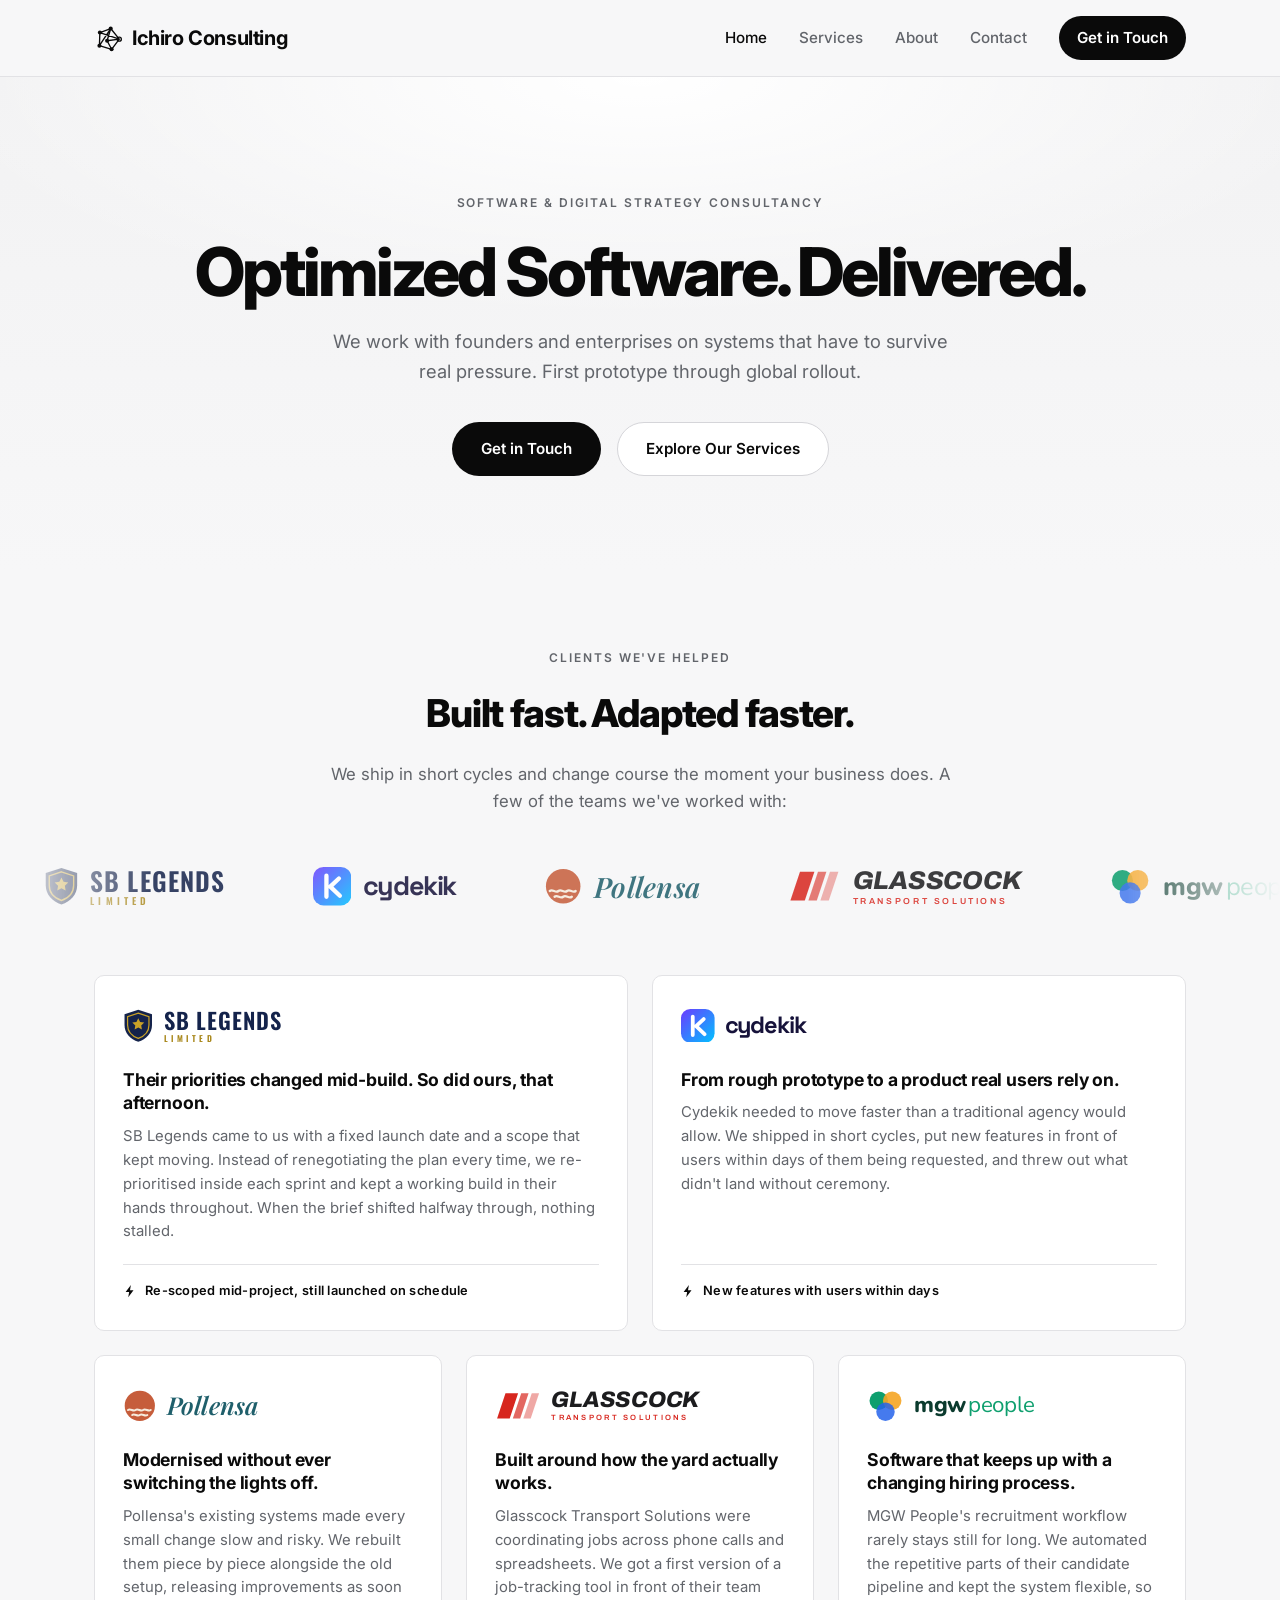
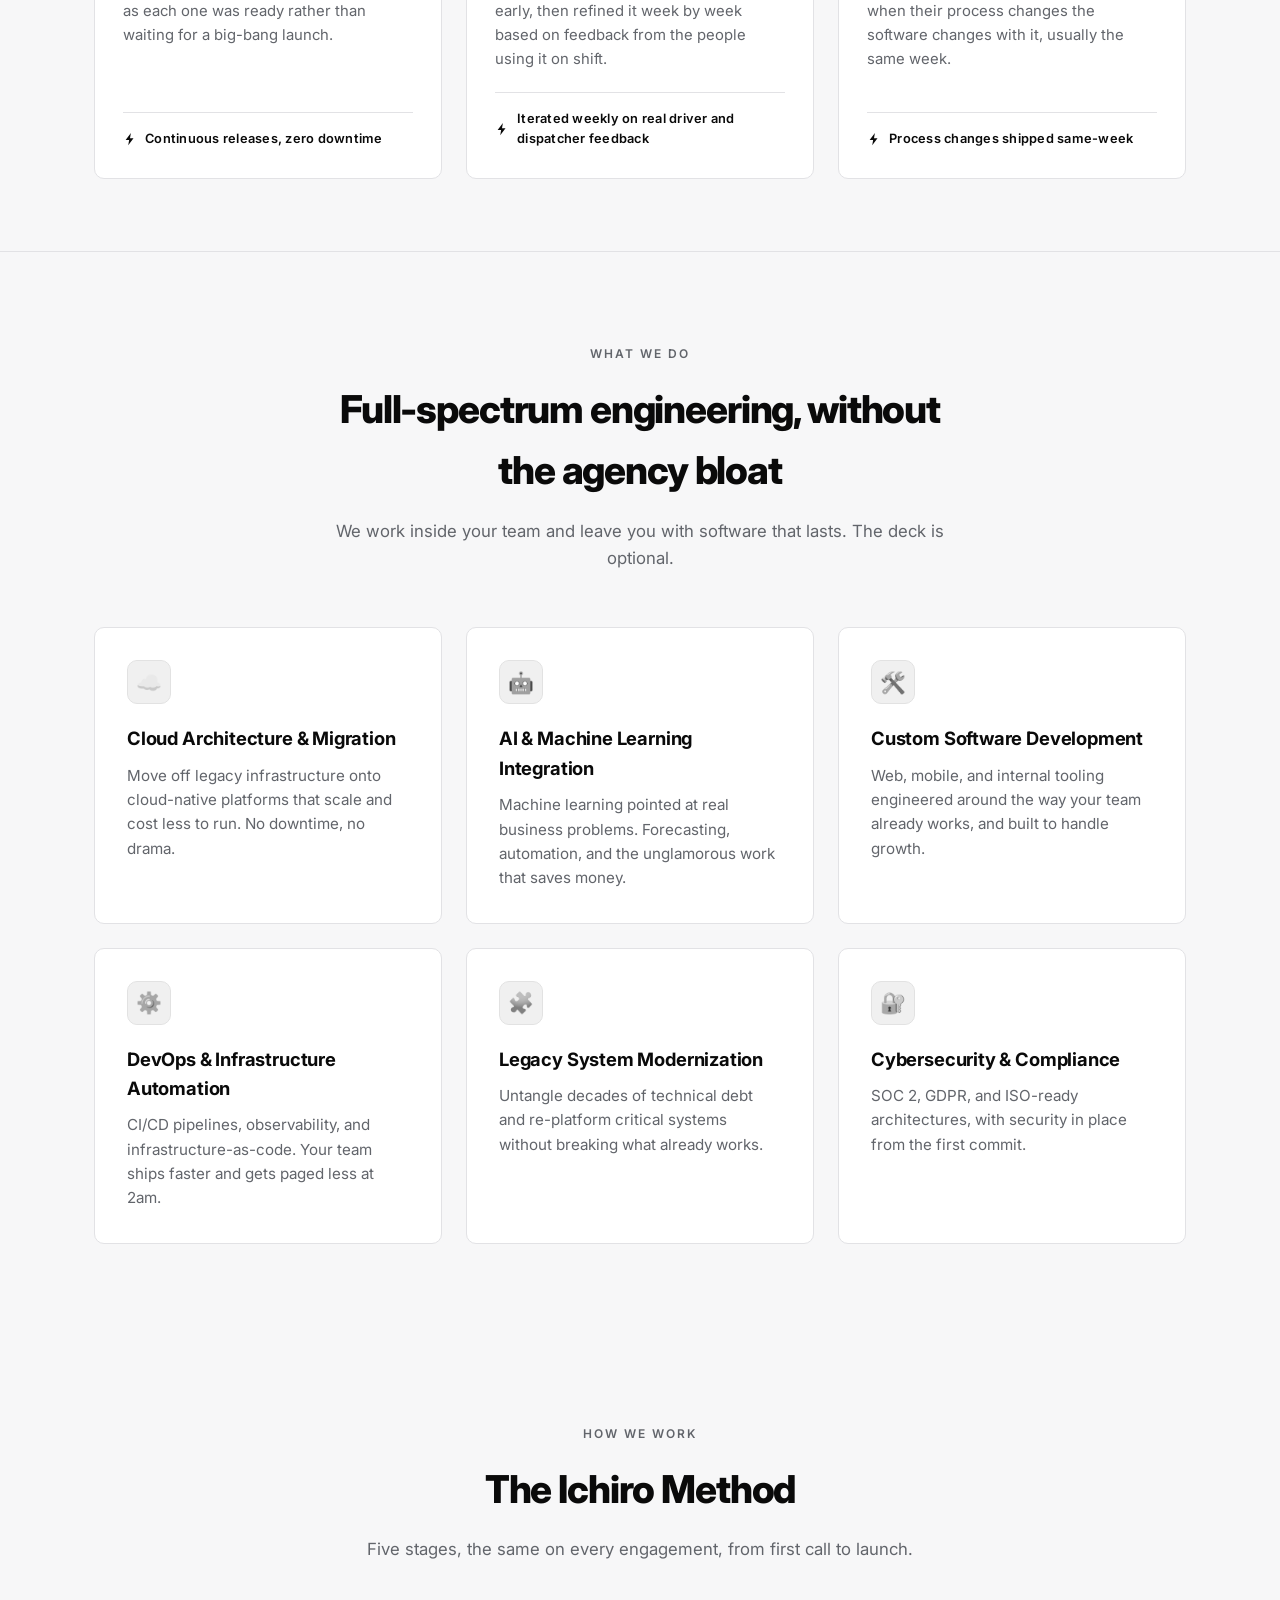
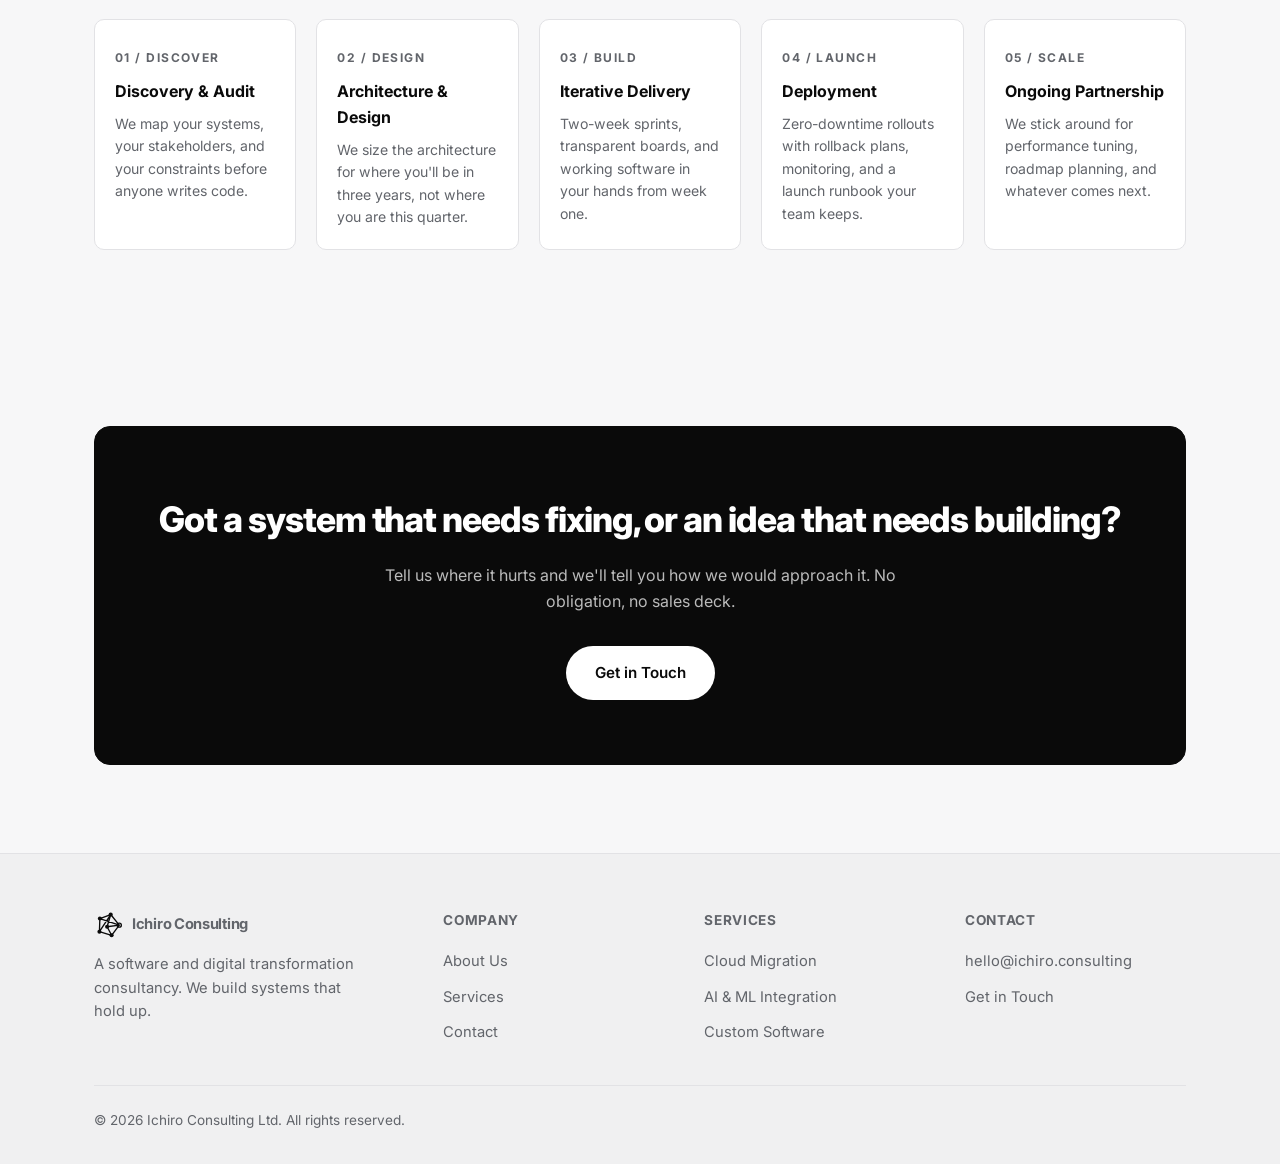
==== commit e15d3f9f: "Added customer logos" ====
--- a/index.html
+++ b/index.html
@@ -52,41 +52,41 @@
     </div>
     <div class="marquee" aria-label="Client logos">
       <ul class="marquee-track">
-        <li class="client-logo is-caps"><svg viewBox="0 0 32 32" aria-hidden="true"><path fill="currentColor" d="M16 2 28 6v9c0 7.5-5 12.5-12 15C9 27.5 4 22.5 4 15V6z"/><text x="16" y="20" text-anchor="middle" font-family="Inter, Arial, sans-serif" font-size="10" font-weight="800" fill="var(--bg)">SB</text></svg><span>SB Legends</span></li>
-        <li class="client-logo"><svg viewBox="0 0 32 32" aria-hidden="true"><circle cx="12" cy="16" r="9" fill="currentColor"/><circle cx="21" cy="16" r="9" fill="none" stroke="currentColor" stroke-width="2.6"/></svg><span>cydekik</span></li>
-        <li class="client-logo is-serif"><svg viewBox="0 0 32 32" aria-hidden="true"><path fill="currentColor" d="M7 18a9 9 0 0 1 18 0z"/><path fill="none" stroke="currentColor" stroke-width="2.6" stroke-linecap="round" d="M3 23c3-2.5 6.5 2.5 9.5 0s6.5 2.5 9.5 0 6.5 2.5 7 0"/></svg><span>Pollensa</span></li>
-        <li class="client-logo client-logo-stack"><svg viewBox="0 0 32 32" aria-hidden="true" fill="currentColor"><path d="M2 8h8l8 8-8 8H2l8-8z"/><path d="M14 8h8l8 8-8 8h-8l8-8z" opacity=".5"/></svg><span><b>GLASSCOCK</b><small>Transport Solutions</small></span></li>
-        <li class="client-logo is-light"><svg viewBox="0 0 32 32" aria-hidden="true" fill="currentColor"><circle cx="8" cy="10" r="3.5"/><circle cx="16" cy="8" r="4"/><circle cx="24" cy="10" r="3.5"/><path d="M2 24a6 6 0 0 1 12 0zM18 24a6 6 0 0 1 12 0z" opacity=".55"/><path d="M8 26a8 8 0 0 1 16 0z"/></svg><span><b>MGW</b> People</span></li>
+        <li class="client-logo logo-sbl" role="img" aria-label="SB Legends Ltd"><svg class="mark" viewBox="0 0 40 44" aria-hidden="true"><path d="M20 1 38 7v14c0 11-7.5 18.5-18 22C9.5 39.5 2 32 2 21V7z" fill="#14234B"/><path d="M20 5.5 34 10.2v10.6c0 8.6-5.8 14.6-14 17.6-8.2-3-14-9-14-17.6V10.2z" fill="none" stroke="#C9A227" stroke-width="1.6"/><path d="m20 12 2.4 4.9 5.4.8-3.9 3.8.9 5.4-4.8-2.6-4.8 2.6.9-5.4-3.9-3.8 5.4-.8z" fill="#C9A227"/></svg><span class="word"><b>SB Legends</b><small>Limited</small></span></li>
+        <li class="client-logo logo-cyd" role="img" aria-label="Cydekik"><svg class="mark" viewBox="0 0 40 40" aria-hidden="true"><defs><linearGradient id="cyd-grad" x1="0" y1="0" x2="1" y2="1"><stop offset="0" stop-color="#6C3BFF"/><stop offset="1" stop-color="#00C2FF"/></linearGradient></defs><rect width="40" height="40" rx="11" fill="url(#cyd-grad)"/><path d="M14 9v22M27 12l-9 8.5L28 30" fill="none" stroke="#fff" stroke-width="4.5" stroke-linecap="round" stroke-linejoin="round"/></svg><span class="word">cydekik</span></li>
+        <li class="client-logo logo-pol" role="img" aria-label="Pollensa"><svg class="mark" viewBox="0 0 40 40" aria-hidden="true"><circle cx="20" cy="20" r="18" fill="#C65D3B"/><path d="M6 25c3-2.5 6 2.5 9 0s6 2.5 9 0 6 2.5 9 0" fill="none" stroke="#F6EBDD" stroke-width="2.4" stroke-linecap="round"/><path d="M11 31c3-2.5 6 2.5 9 0s6 2.5 9 0" fill="none" stroke="#F6EBDD" stroke-width="2.4" stroke-linecap="round"/></svg><span class="word">Pollensa</span></li>
+        <li class="client-logo logo-gts" role="img" aria-label="Glasscock Transport Solutions"><svg class="mark" viewBox="0 0 44 32" aria-hidden="true" fill="#D7261E"><path d="M10 4h12l-8 24H2z"/><path d="M25 4h7l-8 24h-7z" opacity=".7"/><path d="M35 4h7l-8 24h-7z" opacity=".4"/></svg><span class="word"><b>Glasscock</b><small>Transport Solutions</small></span></li>
+        <li class="client-logo logo-mgw" role="img" aria-label="MGW People"><svg class="mark" viewBox="0 0 44 40" aria-hidden="true"><circle cx="14" cy="14" r="11" fill="#0E9F6E"/><circle cx="30" cy="14" r="11" fill="#F5A524" opacity=".9"/><circle cx="22" cy="27" r="11" fill="#2563EB" opacity=".85"/></svg><span class="word"><b>mgw</b>people</span></li>
       </ul>
     </div>
     <div class="container">
       <div class="story-grid">
         <article class="story-card">
-          <div class="client-logo is-caps"><svg viewBox="0 0 32 32" aria-hidden="true"><path fill="currentColor" d="M16 2 28 6v9c0 7.5-5 12.5-12 15C9 27.5 4 22.5 4 15V6z"/><text x="16" y="20" text-anchor="middle" font-family="Inter, Arial, sans-serif" font-size="10" font-weight="800" fill="var(--bg)">SB</text></svg><span>SB Legends</span></div>
+          <div class="client-logo logo-sbl" role="img" aria-label="SB Legends Ltd"><svg class="mark" viewBox="0 0 40 44" aria-hidden="true"><path d="M20 1 38 7v14c0 11-7.5 18.5-18 22C9.5 39.5 2 32 2 21V7z" fill="#14234B"/><path d="M20 5.5 34 10.2v10.6c0 8.6-5.8 14.6-14 17.6-8.2-3-14-9-14-17.6V10.2z" fill="none" stroke="#C9A227" stroke-width="1.6"/><path d="m20 12 2.4 4.9 5.4.8-3.9 3.8.9 5.4-4.8-2.6-4.8 2.6.9-5.4-3.9-3.8 5.4-.8z" fill="#C9A227"/></svg><span class="word"><b>SB Legends</b><small>Limited</small></span></div>
           <h3>Their priorities changed mid-build. So did ours, that afternoon.</h3>
           <p>SB Legends came to us with a fixed launch date and a scope that kept moving. Instead of renegotiating the plan every time, we re-prioritised inside each sprint and kept a working build in their hands throughout. When the brief shifted halfway through, nothing stalled.</p>
           <div class="story-pace"><svg viewBox="0 0 16 16" aria-hidden="true"><path fill="currentColor" d="M9 1 3 9h4l-1 6 6-8H8z"/></svg>Re-scoped mid-project, still launched on schedule</div>
         </article>
         <article class="story-card">
-          <div class="client-logo"><svg viewBox="0 0 32 32" aria-hidden="true"><circle cx="12" cy="16" r="9" fill="currentColor"/><circle cx="21" cy="16" r="9" fill="none" stroke="currentColor" stroke-width="2.6"/></svg><span>cydekik</span></div>
+          <div class="client-logo logo-cyd" role="img" aria-label="Cydekik"><svg class="mark" viewBox="0 0 40 40" aria-hidden="true"><defs><linearGradient id="cyd-grad" x1="0" y1="0" x2="1" y2="1"><stop offset="0" stop-color="#6C3BFF"/><stop offset="1" stop-color="#00C2FF"/></linearGradient></defs><rect width="40" height="40" rx="11" fill="url(#cyd-grad)"/><path d="M14 9v22M27 12l-9 8.5L28 30" fill="none" stroke="#fff" stroke-width="4.5" stroke-linecap="round" stroke-linejoin="round"/></svg><span class="word">cydekik</span></div>
           <h3>From rough prototype to a product real users rely on.</h3>
           <p>Cydekik needed to move faster than a traditional agency would allow. We shipped in short cycles, put new features in front of users within days of them being requested, and threw out what didn't land without ceremony.</p>
           <div class="story-pace"><svg viewBox="0 0 16 16" aria-hidden="true"><path fill="currentColor" d="M9 1 3 9h4l-1 6 6-8H8z"/></svg>New features with users within days</div>
         </article>
         <article class="story-card">
-          <div class="client-logo is-serif"><svg viewBox="0 0 32 32" aria-hidden="true"><path fill="currentColor" d="M7 18a9 9 0 0 1 18 0z"/><path fill="none" stroke="currentColor" stroke-width="2.6" stroke-linecap="round" d="M3 23c3-2.5 6.5 2.5 9.5 0s6.5 2.5 9.5 0 6.5 2.5 7 0"/></svg><span>Pollensa</span></div>
+          <div class="client-logo logo-pol" role="img" aria-label="Pollensa"><svg class="mark" viewBox="0 0 40 40" aria-hidden="true"><circle cx="20" cy="20" r="18" fill="#C65D3B"/><path d="M6 25c3-2.5 6 2.5 9 0s6 2.5 9 0 6 2.5 9 0" fill="none" stroke="#F6EBDD" stroke-width="2.4" stroke-linecap="round"/><path d="M11 31c3-2.5 6 2.5 9 0s6 2.5 9 0" fill="none" stroke="#F6EBDD" stroke-width="2.4" stroke-linecap="round"/></svg><span class="word">Pollensa</span></div>
           <h3>Modernised without ever switching the lights off.</h3>
           <p>Pollensa's existing systems made every small change slow and risky. We rebuilt them piece by piece alongside the old setup, releasing improvements as soon as each one was ready rather than waiting for a big-bang launch.</p>
           <div class="story-pace"><svg viewBox="0 0 16 16" aria-hidden="true"><path fill="currentColor" d="M9 1 3 9h4l-1 6 6-8H8z"/></svg>Continuous releases, zero downtime</div>
         </article>
         <article class="story-card">
-          <div class="client-logo client-logo-stack"><svg viewBox="0 0 32 32" aria-hidden="true" fill="currentColor"><path d="M2 8h8l8 8-8 8H2l8-8z"/><path d="M14 8h8l8 8-8 8h-8l8-8z" opacity=".5"/></svg><span><b>GLASSCOCK</b><small>Transport Solutions</small></span></div>
+          <div class="client-logo logo-gts" role="img" aria-label="Glasscock Transport Solutions"><svg class="mark" viewBox="0 0 44 32" aria-hidden="true" fill="#D7261E"><path d="M10 4h12l-8 24H2z"/><path d="M25 4h7l-8 24h-7z" opacity=".7"/><path d="M35 4h7l-8 24h-7z" opacity=".4"/></svg><span class="word"><b>Glasscock</b><small>Transport Solutions</small></span></div>
           <h3>Built around how the yard actually works.</h3>
           <p>Glasscock Transport Solutions were coordinating jobs across phone calls and spreadsheets. We got a first version of a job-tracking tool in front of their team early, then refined it week by week based on feedback from the people using it on shift.</p>
           <div class="story-pace"><svg viewBox="0 0 16 16" aria-hidden="true"><path fill="currentColor" d="M9 1 3 9h4l-1 6 6-8H8z"/></svg>Iterated weekly on real driver and dispatcher feedback</div>
         </article>
         <article class="story-card">
-          <div class="client-logo is-light"><svg viewBox="0 0 32 32" aria-hidden="true" fill="currentColor"><circle cx="8" cy="10" r="3.5"/><circle cx="16" cy="8" r="4"/><circle cx="24" cy="10" r="3.5"/><path d="M2 24a6 6 0 0 1 12 0zM18 24a6 6 0 0 1 12 0z" opacity=".55"/><path d="M8 26a8 8 0 0 1 16 0z"/></svg><span><b>MGW</b> People</span></div>
+          <div class="client-logo logo-mgw" role="img" aria-label="MGW People"><svg class="mark" viewBox="0 0 44 40" aria-hidden="true"><circle cx="14" cy="14" r="11" fill="#0E9F6E"/><circle cx="30" cy="14" r="11" fill="#F5A524" opacity=".9"/><circle cx="22" cy="27" r="11" fill="#2563EB" opacity=".85"/></svg><span class="word"><b>mgw</b>people</span></div>
           <h3>Software that keeps up with a changing hiring process.</h3>
           <p>MGW People's recruitment workflow rarely stays still for long. We automated the repetitive parts of their candidate pipeline and kept the system flexible, so when their process changes the software changes with it, usually the same week.</p>
           <div class="story-pace"><svg viewBox="0 0 16 16" aria-hidden="true"><path fill="currentColor" d="M9 1 3 9h4l-1 6 6-8H8z"/></svg>Process changes shipped same-week</div>
--- a/css/style.css
+++ b/css/style.css
@@ -1,4 +1,4 @@
-@import url("https://fonts.googleapis.com/css2?family=Inter:wght@400;500;600;700;800&display=swap");
+@import url("https://fonts.googleapis.com/css2?family=Inter:wght@400;500;600;700;800&family=Archivo:ital,wght@0,600;1,800&family=Nunito:wght@400;800&family=Oswald:wght@600&family=Playfair+Display:ital,wght@1,600&family=Space+Grotesk:wght@700&display=swap");
 
 :root {
   --bg: #f7f7f8;
@@ -254,31 +254,37 @@
 .client-logo {
   display: flex;
   align-items: center;
-  gap: 10px;
-  padding: 0 32px;
-  height: 48px;
-  color: #8b8e94;
-  font-size: 1.3rem;
-  font-weight: 700;
-  letter-spacing: -0.03em;
+  gap: 0.45em;
+  padding: 0 44px;
+  height: 64px;
+  font-size: 1.6rem;
+  line-height: 1;
   white-space: nowrap;
-  transition: color 0.2s ease;
-}
-
-.client-logo:hover { color: var(--text); }
-
-.client-logo svg { width: 28px; height: 28px; flex: none; }
-
-.client-logo.is-caps { text-transform: uppercase; font-size: 1.05rem; letter-spacing: 0.08em; }
-.client-logo.is-light { font-weight: 500; letter-spacing: -0.01em; }
-.client-logo.is-serif { font-family: Georgia, "Times New Roman", serif; font-weight: 600; letter-spacing: 0; }
-.client-logo.is-serif.is-caps { letter-spacing: 0.14em; }
-
+  opacity: 0.85;
+  transition: opacity 0.2s ease;
+}
+
+.client-logo:hover { opacity: 1; }
+
+.client-logo .mark { height: 1.5em; width: auto; flex: none; }
+.client-logo .word { display: flex; flex-direction: column; justify-content: center; }
 .client-logo b { font-weight: inherit; }
-
-.client-logo-stack span { display: flex; flex-direction: column; line-height: 1; }
-.client-logo-stack b { font-weight: 800; font-size: 1.05rem; letter-spacing: 0.06em; }
-.client-logo-stack small { font-size: 0.62rem; font-weight: 600; letter-spacing: 0.18em; text-transform: uppercase; margin-top: 4px; }
+.client-logo small { display: block; }
+
+/* Client brand lockups */
+.logo-sbl .word { font-family: "Oswald", Impact, sans-serif; font-weight: 600; color: #14234B; text-transform: uppercase; letter-spacing: 0.04em; }
+.logo-sbl small { font-size: 0.38em; color: #A8871A; letter-spacing: 0.42em; margin-top: 0.3em; }
+
+.logo-cyd .word { font-family: "Space Grotesk", "Helvetica Neue", Arial, sans-serif; font-weight: 700; color: #16123A; letter-spacing: -0.05em; font-size: 1.05em; }
+
+.logo-pol .word { font-family: "Playfair Display", Georgia, serif; font-style: italic; font-weight: 600; color: #1F5F6B; font-size: 1.1em; letter-spacing: 0.01em; }
+
+.logo-gts .word { font-family: "Archivo", "Arial Black", sans-serif; color: #1C1C1E; text-transform: uppercase; }
+.logo-gts b { font-weight: 800; font-style: italic; letter-spacing: -0.01em; }
+.logo-gts small { font-size: 0.34em; font-weight: 600; color: #D7261E; letter-spacing: 0.3em; margin-top: 0.35em; }
+
+.logo-mgw .word { flex-direction: row; align-items: baseline; gap: 0.12em; font-family: "Nunito", "Helvetica Neue", Arial, sans-serif; font-weight: 400; color: #0E9F6E; letter-spacing: -0.02em; }
+.logo-mgw b { font-weight: 800; color: #0B3B2E; }
 
 /* Customer stories */
 .story-grid {
@@ -303,9 +309,7 @@
 
 .story-card:hover { border-color: var(--text); transform: translateY(-2px); }
 
-.story-card .client-logo { padding: 0; height: auto; margin-bottom: 20px; color: var(--text); font-size: 1.15rem; }
-.story-card .client-logo.is-caps { font-size: 0.95rem; }
-.story-card .client-logo svg { width: 24px; height: 24px; }
+.story-card .client-logo { padding: 0; height: 44px; margin-bottom: 20px; font-size: 1.4rem; opacity: 1; }
 
 .story-card h3 { margin: 0 0 10px; font-size: 1.1rem; letter-spacing: -0.01em; line-height: 1.35; }
 .story-card p { color: var(--text-dim); font-size: 0.93rem; margin: 0 0 20px; }
@@ -625,7 +629,7 @@
   .values-grid { grid-template-columns: repeat(2, 1fr); }
   .service-detail { grid-template-columns: 1fr; }
   .footer-grid { grid-template-columns: 1fr 1fr; }
-  .client-logo { padding: 0 20px; font-size: 1.1rem; }
+  .client-logo { padding: 0 28px; font-size: 1.3rem; }
   .story-grid { grid-template-columns: 1fr; }
   .story-card, .story-card:nth-child(-n+2) { grid-column: auto; }
 }
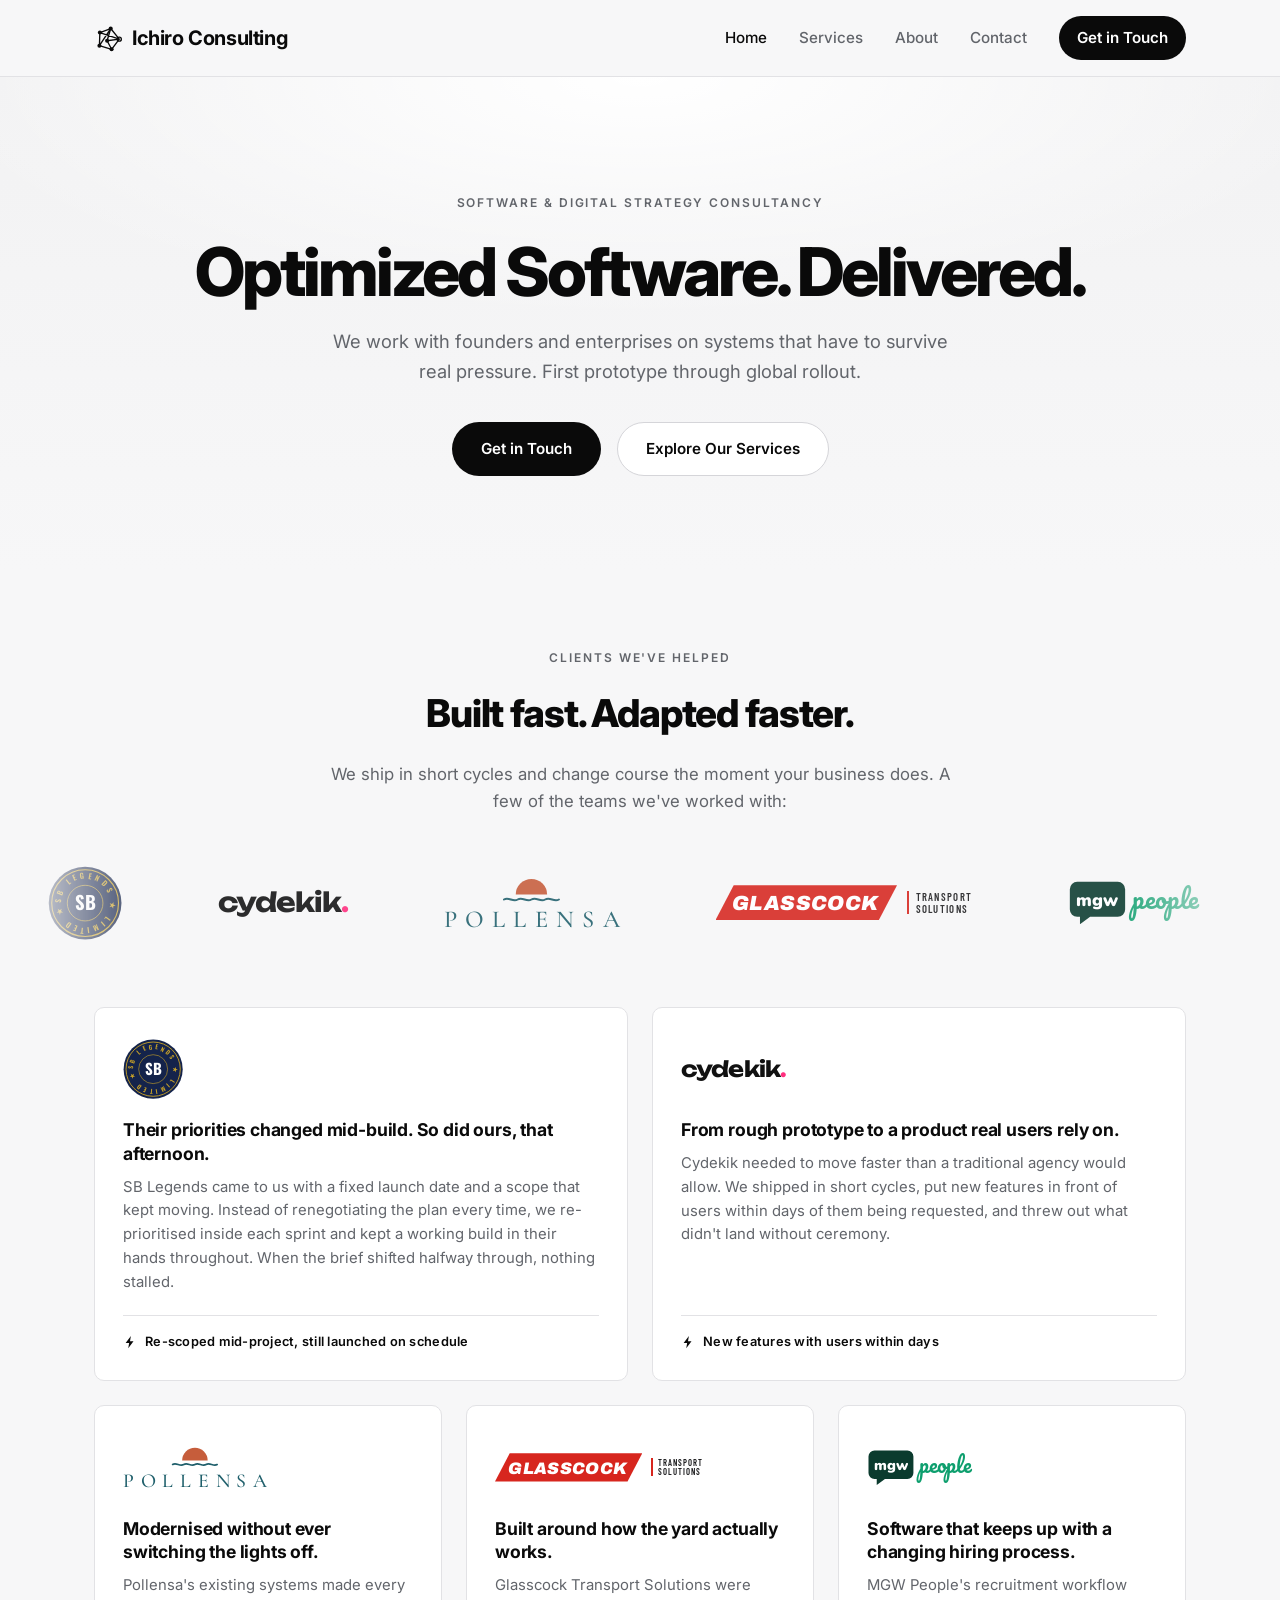
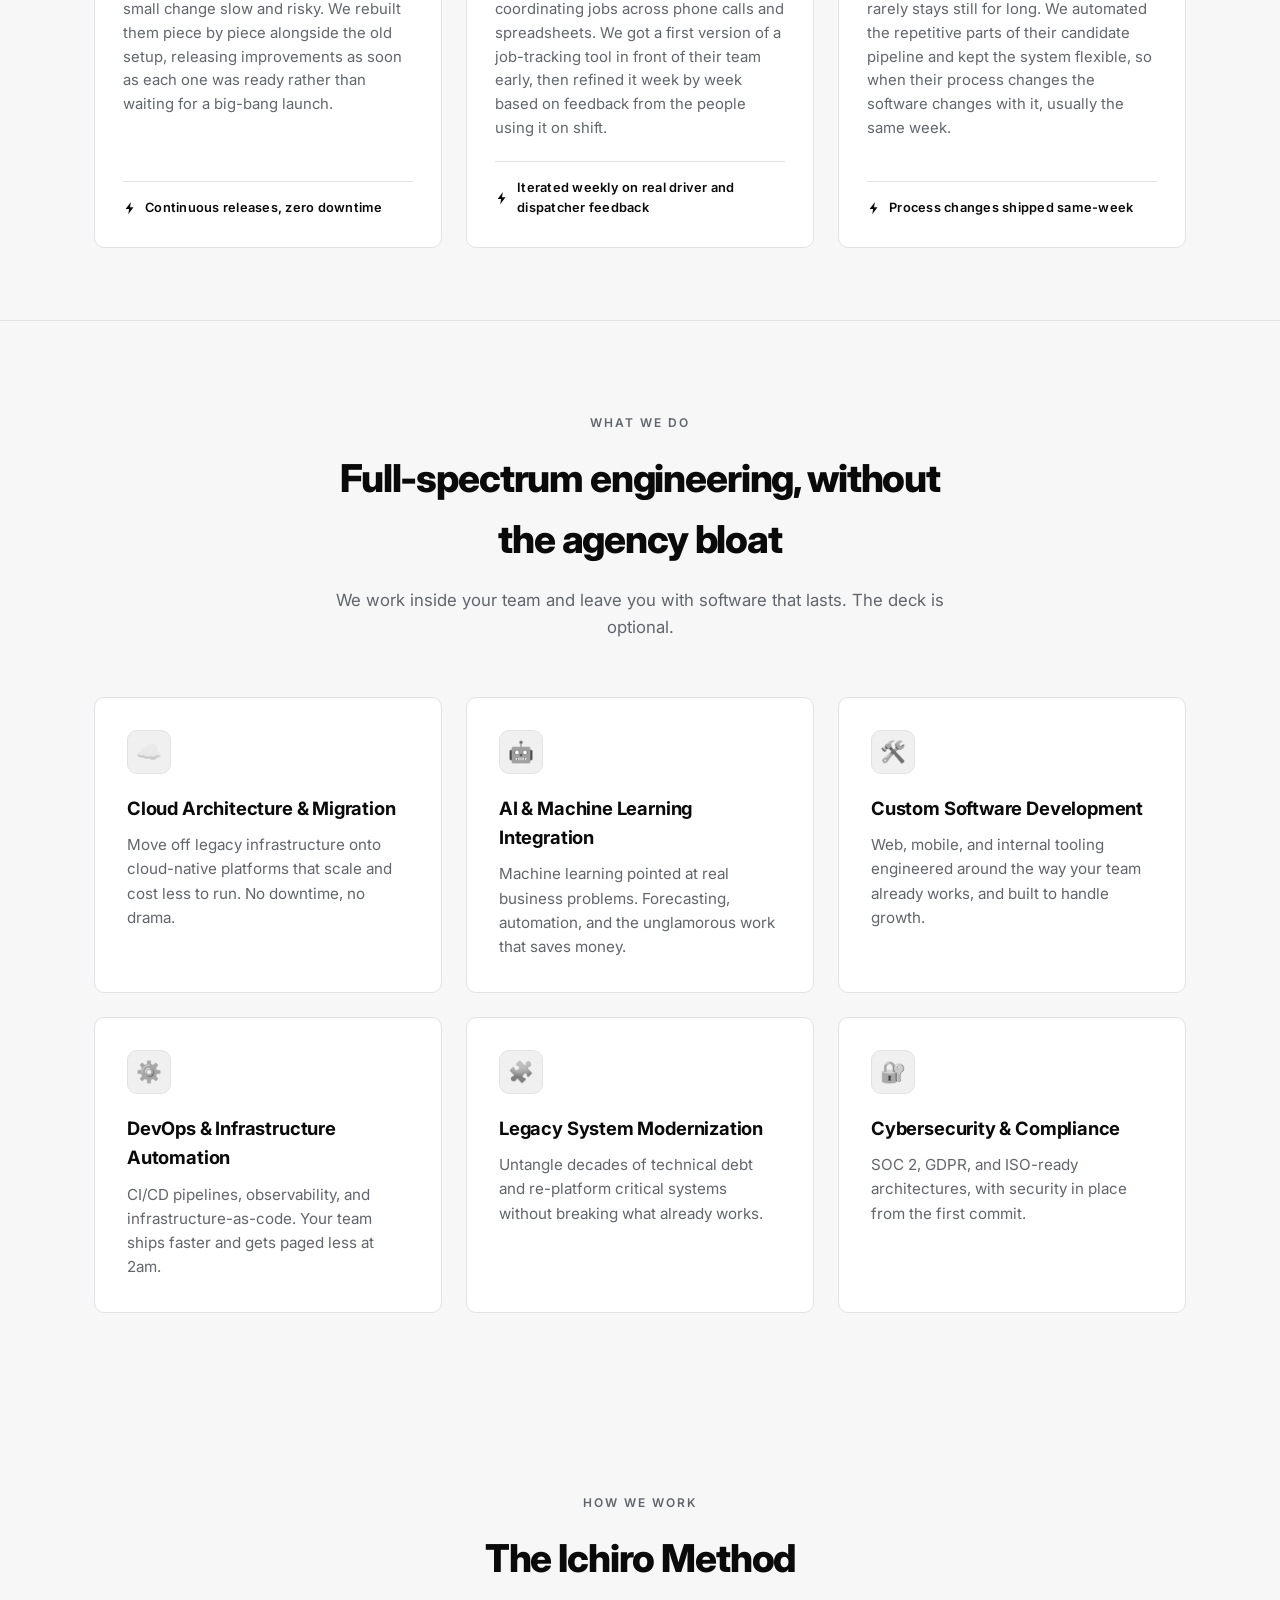
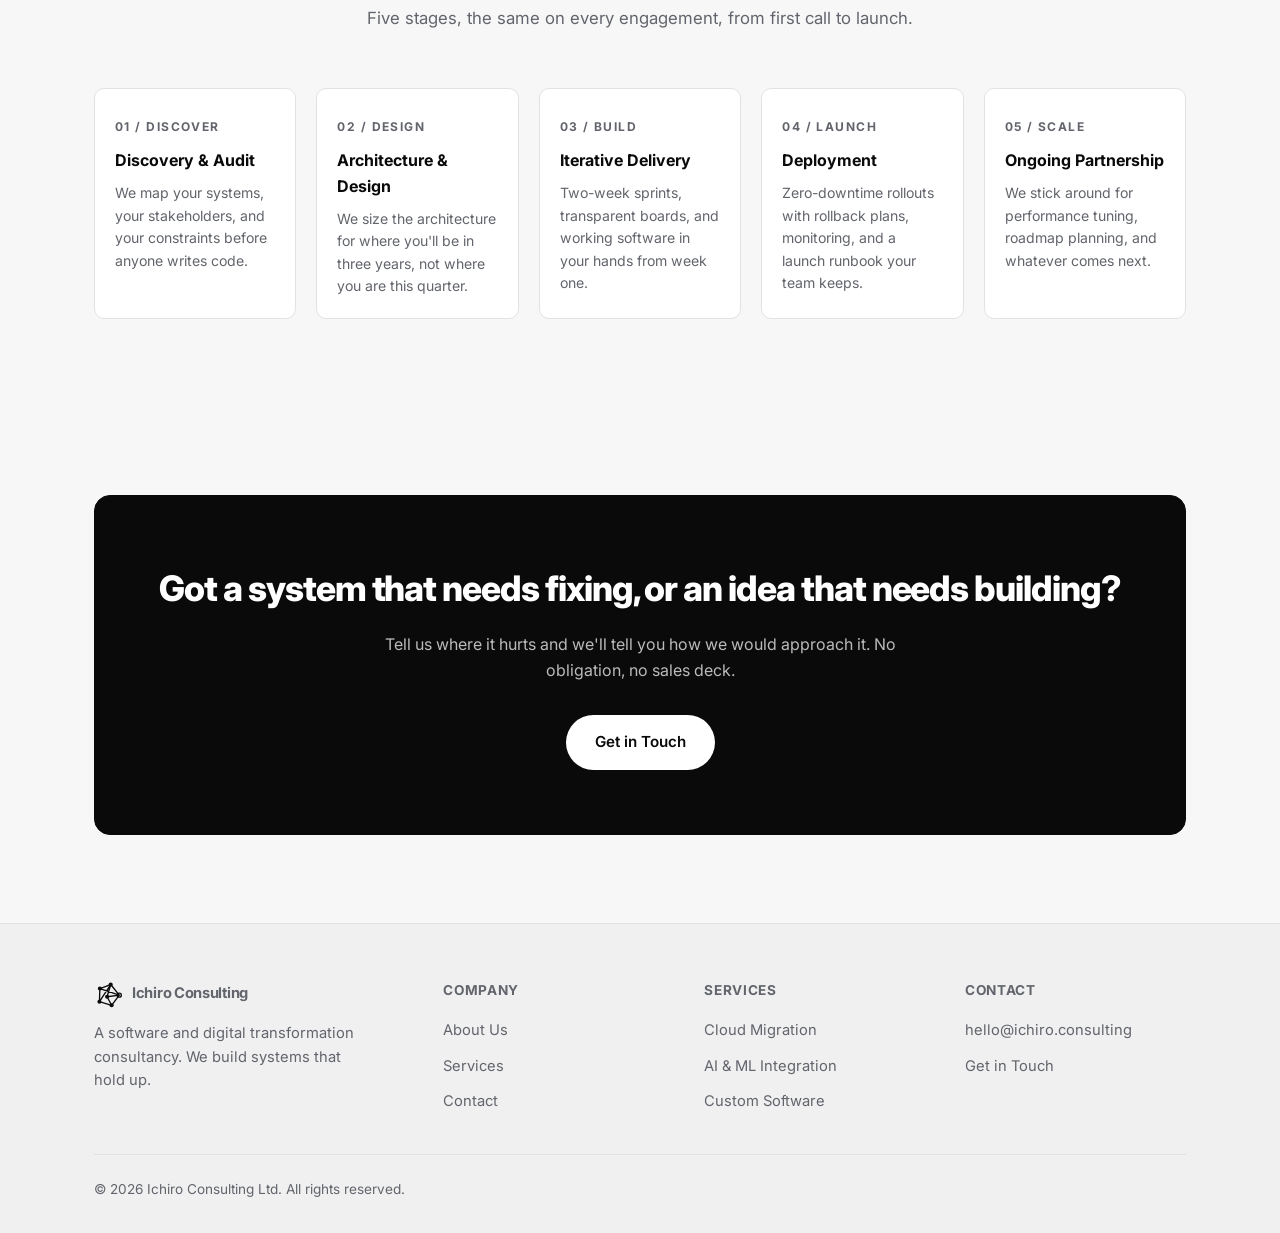
==== commit 326d4545: "Added employee descriptions" ====
--- a/index.html
+++ b/index.html
@@ -52,41 +52,41 @@
     </div>
     <div class="marquee" aria-label="Client logos">
       <ul class="marquee-track">
-        <li class="client-logo logo-sbl" role="img" aria-label="SB Legends Ltd"><svg class="mark" viewBox="0 0 40 44" aria-hidden="true"><path d="M20 1 38 7v14c0 11-7.5 18.5-18 22C9.5 39.5 2 32 2 21V7z" fill="#14234B"/><path d="M20 5.5 34 10.2v10.6c0 8.6-5.8 14.6-14 17.6-8.2-3-14-9-14-17.6V10.2z" fill="none" stroke="#C9A227" stroke-width="1.6"/><path d="m20 12 2.4 4.9 5.4.8-3.9 3.8.9 5.4-4.8-2.6-4.8 2.6.9-5.4-3.9-3.8 5.4-.8z" fill="#C9A227"/></svg><span class="word"><b>SB Legends</b><small>Limited</small></span></li>
-        <li class="client-logo logo-cyd" role="img" aria-label="Cydekik"><svg class="mark" viewBox="0 0 40 40" aria-hidden="true"><defs><linearGradient id="cyd-grad" x1="0" y1="0" x2="1" y2="1"><stop offset="0" stop-color="#6C3BFF"/><stop offset="1" stop-color="#00C2FF"/></linearGradient></defs><rect width="40" height="40" rx="11" fill="url(#cyd-grad)"/><path d="M14 9v22M27 12l-9 8.5L28 30" fill="none" stroke="#fff" stroke-width="4.5" stroke-linecap="round" stroke-linejoin="round"/></svg><span class="word">cydekik</span></li>
-        <li class="client-logo logo-pol" role="img" aria-label="Pollensa"><svg class="mark" viewBox="0 0 40 40" aria-hidden="true"><circle cx="20" cy="20" r="18" fill="#C65D3B"/><path d="M6 25c3-2.5 6 2.5 9 0s6 2.5 9 0 6 2.5 9 0" fill="none" stroke="#F6EBDD" stroke-width="2.4" stroke-linecap="round"/><path d="M11 31c3-2.5 6 2.5 9 0s6 2.5 9 0" fill="none" stroke="#F6EBDD" stroke-width="2.4" stroke-linecap="round"/></svg><span class="word">Pollensa</span></li>
-        <li class="client-logo logo-gts" role="img" aria-label="Glasscock Transport Solutions"><svg class="mark" viewBox="0 0 44 32" aria-hidden="true" fill="#D7261E"><path d="M10 4h12l-8 24H2z"/><path d="M25 4h7l-8 24h-7z" opacity=".7"/><path d="M35 4h7l-8 24h-7z" opacity=".4"/></svg><span class="word"><b>Glasscock</b><small>Transport Solutions</small></span></li>
-        <li class="client-logo logo-mgw" role="img" aria-label="MGW People"><svg class="mark" viewBox="0 0 44 40" aria-hidden="true"><circle cx="14" cy="14" r="11" fill="#0E9F6E"/><circle cx="30" cy="14" r="11" fill="#F5A524" opacity=".9"/><circle cx="22" cy="27" r="11" fill="#2563EB" opacity=".85"/></svg><span class="word"><b>mgw</b>people</span></li>
+        <li class="client-logo logo-sbl" role="img" aria-label="SB Legends Ltd"><svg class="badge" viewBox="0 0 100 100" aria-hidden="true"><defs><path id="sbl-ring" d="M17 50a33 33 0 1 1 66 0a33 33 0 1 1-66 0"/></defs><circle cx="50" cy="50" r="49" fill="#14234B"/><circle cx="50" cy="50" r="45" fill="none" stroke="#C9A227" stroke-width="1.5"/><circle cx="50" cy="50" r="24" fill="none" stroke="#C9A227" stroke-width="1"/><text x="50" y="59" text-anchor="middle" font-family="Oswald, Impact, sans-serif" font-weight="700" font-size="25" fill="#ffffff">SB</text><text font-family="Oswald, Impact, sans-serif" font-weight="600" font-size="10" fill="#C9A227"><textPath href="#sbl-ring" textLength="200" lengthAdjust="spacing">SB LEGENDS ★ LIMITED ★</textPath></text></svg></li>
+        <li class="client-logo logo-cyd" role="img" aria-label="Cydekik"><span class="word">cydekik<i>.</i></span></li>
+        <li class="client-logo logo-pol" role="img" aria-label="Pollensa"><svg class="mark" viewBox="0 0 60 30" aria-hidden="true"><path d="M14 22a16 16 0 0 1 32 0z" fill="#C65D3B"/><path d="M2 27c5-3 9 3 14 0s9 3 14 0 9 3 14 0 9 3 14 0" fill="none" stroke="#1F5F6B" stroke-width="2" stroke-linecap="round"/></svg><span class="word">Pollensa</span></li>
+        <li class="client-logo logo-gts" role="img" aria-label="Glasscock Transport Solutions"><span class="plate">Glasscock</span><span class="word"><small>Transport</small><small>Solutions</small></span></li>
+        <li class="client-logo logo-mgw" role="img" aria-label="MGW People"><svg class="bubble" viewBox="0 0 64 50" aria-hidden="true"><path d="M10 2h44a8 8 0 0 1 8 8v22a8 8 0 0 1-8 8H24l-11 8v-8h-3a8 8 0 0 1-8-8V10a8 8 0 0 1 8-8z" fill="#0B3B2E"/><text x="32" y="28.5" text-anchor="middle" font-family="Nunito, Arial, sans-serif" font-weight="900" font-size="19" fill="#ffffff">mgw</text></svg><span class="word">people</span></li>
       </ul>
     </div>
     <div class="container">
       <div class="story-grid">
         <article class="story-card">
-          <div class="client-logo logo-sbl" role="img" aria-label="SB Legends Ltd"><svg class="mark" viewBox="0 0 40 44" aria-hidden="true"><path d="M20 1 38 7v14c0 11-7.5 18.5-18 22C9.5 39.5 2 32 2 21V7z" fill="#14234B"/><path d="M20 5.5 34 10.2v10.6c0 8.6-5.8 14.6-14 17.6-8.2-3-14-9-14-17.6V10.2z" fill="none" stroke="#C9A227" stroke-width="1.6"/><path d="m20 12 2.4 4.9 5.4.8-3.9 3.8.9 5.4-4.8-2.6-4.8 2.6.9-5.4-3.9-3.8 5.4-.8z" fill="#C9A227"/></svg><span class="word"><b>SB Legends</b><small>Limited</small></span></div>
+          <div class="client-logo logo-sbl" role="img" aria-label="SB Legends Ltd"><svg class="badge" viewBox="0 0 100 100" aria-hidden="true"><defs><path id="sbl-ring" d="M17 50a33 33 0 1 1 66 0a33 33 0 1 1-66 0"/></defs><circle cx="50" cy="50" r="49" fill="#14234B"/><circle cx="50" cy="50" r="45" fill="none" stroke="#C9A227" stroke-width="1.5"/><circle cx="50" cy="50" r="24" fill="none" stroke="#C9A227" stroke-width="1"/><text x="50" y="59" text-anchor="middle" font-family="Oswald, Impact, sans-serif" font-weight="700" font-size="25" fill="#ffffff">SB</text><text font-family="Oswald, Impact, sans-serif" font-weight="600" font-size="10" fill="#C9A227"><textPath href="#sbl-ring" textLength="200" lengthAdjust="spacing">SB LEGENDS ★ LIMITED ★</textPath></text></svg></div>
           <h3>Their priorities changed mid-build. So did ours, that afternoon.</h3>
           <p>SB Legends came to us with a fixed launch date and a scope that kept moving. Instead of renegotiating the plan every time, we re-prioritised inside each sprint and kept a working build in their hands throughout. When the brief shifted halfway through, nothing stalled.</p>
           <div class="story-pace"><svg viewBox="0 0 16 16" aria-hidden="true"><path fill="currentColor" d="M9 1 3 9h4l-1 6 6-8H8z"/></svg>Re-scoped mid-project, still launched on schedule</div>
         </article>
         <article class="story-card">
-          <div class="client-logo logo-cyd" role="img" aria-label="Cydekik"><svg class="mark" viewBox="0 0 40 40" aria-hidden="true"><defs><linearGradient id="cyd-grad" x1="0" y1="0" x2="1" y2="1"><stop offset="0" stop-color="#6C3BFF"/><stop offset="1" stop-color="#00C2FF"/></linearGradient></defs><rect width="40" height="40" rx="11" fill="url(#cyd-grad)"/><path d="M14 9v22M27 12l-9 8.5L28 30" fill="none" stroke="#fff" stroke-width="4.5" stroke-linecap="round" stroke-linejoin="round"/></svg><span class="word">cydekik</span></div>
+          <div class="client-logo logo-cyd" role="img" aria-label="Cydekik"><span class="word">cydekik<i>.</i></span></div>
           <h3>From rough prototype to a product real users rely on.</h3>
           <p>Cydekik needed to move faster than a traditional agency would allow. We shipped in short cycles, put new features in front of users within days of them being requested, and threw out what didn't land without ceremony.</p>
           <div class="story-pace"><svg viewBox="0 0 16 16" aria-hidden="true"><path fill="currentColor" d="M9 1 3 9h4l-1 6 6-8H8z"/></svg>New features with users within days</div>
         </article>
         <article class="story-card">
-          <div class="client-logo logo-pol" role="img" aria-label="Pollensa"><svg class="mark" viewBox="0 0 40 40" aria-hidden="true"><circle cx="20" cy="20" r="18" fill="#C65D3B"/><path d="M6 25c3-2.5 6 2.5 9 0s6 2.5 9 0 6 2.5 9 0" fill="none" stroke="#F6EBDD" stroke-width="2.4" stroke-linecap="round"/><path d="M11 31c3-2.5 6 2.5 9 0s6 2.5 9 0" fill="none" stroke="#F6EBDD" stroke-width="2.4" stroke-linecap="round"/></svg><span class="word">Pollensa</span></div>
+          <div class="client-logo logo-pol" role="img" aria-label="Pollensa"><svg class="mark" viewBox="0 0 60 30" aria-hidden="true"><path d="M14 22a16 16 0 0 1 32 0z" fill="#C65D3B"/><path d="M2 27c5-3 9 3 14 0s9 3 14 0 9 3 14 0 9 3 14 0" fill="none" stroke="#1F5F6B" stroke-width="2" stroke-linecap="round"/></svg><span class="word">Pollensa</span></div>
           <h3>Modernised without ever switching the lights off.</h3>
           <p>Pollensa's existing systems made every small change slow and risky. We rebuilt them piece by piece alongside the old setup, releasing improvements as soon as each one was ready rather than waiting for a big-bang launch.</p>
           <div class="story-pace"><svg viewBox="0 0 16 16" aria-hidden="true"><path fill="currentColor" d="M9 1 3 9h4l-1 6 6-8H8z"/></svg>Continuous releases, zero downtime</div>
         </article>
         <article class="story-card">
-          <div class="client-logo logo-gts" role="img" aria-label="Glasscock Transport Solutions"><svg class="mark" viewBox="0 0 44 32" aria-hidden="true" fill="#D7261E"><path d="M10 4h12l-8 24H2z"/><path d="M25 4h7l-8 24h-7z" opacity=".7"/><path d="M35 4h7l-8 24h-7z" opacity=".4"/></svg><span class="word"><b>Glasscock</b><small>Transport Solutions</small></span></div>
+          <div class="client-logo logo-gts" role="img" aria-label="Glasscock Transport Solutions"><span class="plate">Glasscock</span><span class="word"><small>Transport</small><small>Solutions</small></span></div>
           <h3>Built around how the yard actually works.</h3>
           <p>Glasscock Transport Solutions were coordinating jobs across phone calls and spreadsheets. We got a first version of a job-tracking tool in front of their team early, then refined it week by week based on feedback from the people using it on shift.</p>
           <div class="story-pace"><svg viewBox="0 0 16 16" aria-hidden="true"><path fill="currentColor" d="M9 1 3 9h4l-1 6 6-8H8z"/></svg>Iterated weekly on real driver and dispatcher feedback</div>
         </article>
         <article class="story-card">
-          <div class="client-logo logo-mgw" role="img" aria-label="MGW People"><svg class="mark" viewBox="0 0 44 40" aria-hidden="true"><circle cx="14" cy="14" r="11" fill="#0E9F6E"/><circle cx="30" cy="14" r="11" fill="#F5A524" opacity=".9"/><circle cx="22" cy="27" r="11" fill="#2563EB" opacity=".85"/></svg><span class="word"><b>mgw</b>people</span></div>
+          <div class="client-logo logo-mgw" role="img" aria-label="MGW People"><svg class="bubble" viewBox="0 0 64 50" aria-hidden="true"><path d="M10 2h44a8 8 0 0 1 8 8v22a8 8 0 0 1-8 8H24l-11 8v-8h-3a8 8 0 0 1-8-8V10a8 8 0 0 1 8-8z" fill="#0B3B2E"/><text x="32" y="28.5" text-anchor="middle" font-family="Nunito, Arial, sans-serif" font-weight="900" font-size="19" fill="#ffffff">mgw</text></svg><span class="word">people</span></div>
           <h3>Software that keeps up with a changing hiring process.</h3>
           <p>MGW People's recruitment workflow rarely stays still for long. We automated the repetitive parts of their candidate pipeline and kept the system flexible, so when their process changes the software changes with it, usually the same week.</p>
           <div class="story-pace"><svg viewBox="0 0 16 16" aria-hidden="true"><path fill="currentColor" d="M9 1 3 9h4l-1 6 6-8H8z"/></svg>Process changes shipped same-week</div>
--- a/css/style.css
+++ b/css/style.css
@@ -1,4 +1,4 @@
-@import url("https://fonts.googleapis.com/css2?family=Inter:wght@400;500;600;700;800&family=Archivo:ital,wght@0,600;1,800&family=Nunito:wght@400;800&family=Oswald:wght@600&family=Playfair+Display:ital,wght@1,600&family=Space+Grotesk:wght@700&display=swap");
+@import url("https://fonts.googleapis.com/css2?family=Inter:wght@400;500;600;700;800&family=Archivo:ital,wght@1,900&family=Barlow+Condensed:wght@600&family=Cormorant+Garamond:wght@500&family=Nunito:wght@900&family=Oswald:wght@600;700&family=Pacifico&family=Unbounded:wght@700&display=swap");
 
 :root {
   --bg: #f7f7f8;
@@ -254,37 +254,38 @@
 .client-logo {
   display: flex;
   align-items: center;
-  gap: 0.45em;
-  padding: 0 44px;
-  height: 64px;
+  justify-content: center;
+  padding: 0 48px;
+  height: 96px;
   font-size: 1.6rem;
   line-height: 1;
   white-space: nowrap;
-  opacity: 0.85;
+  opacity: 0.88;
   transition: opacity 0.2s ease;
 }
 
 .client-logo:hover { opacity: 1; }
 
-.client-logo .mark { height: 1.5em; width: auto; flex: none; }
-.client-logo .word { display: flex; flex-direction: column; justify-content: center; }
-.client-logo b { font-weight: inherit; }
-.client-logo small { display: block; }
-
-/* Client brand lockups */
-.logo-sbl .word { font-family: "Oswald", Impact, sans-serif; font-weight: 600; color: #14234B; text-transform: uppercase; letter-spacing: 0.04em; }
-.logo-sbl small { font-size: 0.38em; color: #A8871A; letter-spacing: 0.42em; margin-top: 0.3em; }
-
-.logo-cyd .word { font-family: "Space Grotesk", "Helvetica Neue", Arial, sans-serif; font-weight: 700; color: #16123A; letter-spacing: -0.05em; font-size: 1.05em; }
-
-.logo-pol .word { font-family: "Playfair Display", Georgia, serif; font-style: italic; font-weight: 600; color: #1F5F6B; font-size: 1.1em; letter-spacing: 0.01em; }
-
-.logo-gts .word { font-family: "Archivo", "Arial Black", sans-serif; color: #1C1C1E; text-transform: uppercase; }
-.logo-gts b { font-weight: 800; font-style: italic; letter-spacing: -0.01em; }
-.logo-gts small { font-size: 0.34em; font-weight: 600; color: #D7261E; letter-spacing: 0.3em; margin-top: 0.35em; }
-
-.logo-mgw .word { flex-direction: row; align-items: baseline; gap: 0.12em; font-family: "Nunito", "Helvetica Neue", Arial, sans-serif; font-weight: 400; color: #0E9F6E; letter-spacing: -0.02em; }
-.logo-mgw b { font-weight: 800; color: #0B3B2E; }
+.client-logo svg { display: block; flex: none; }
+.client-logo i, .client-logo small { font-style: normal; display: block; }
+
+/* Client brand lockups: deliberately unrelated styles */
+.logo-sbl .badge { height: 2.9em; width: 2.9em; }
+
+.logo-cyd .word { font-family: "Unbounded", "Arial Black", sans-serif; font-weight: 700; font-size: 1.05em; color: #111111; letter-spacing: -0.04em; }
+.logo-cyd i { display: inline; color: #FF2E7E; }
+
+.logo-pol { flex-direction: column; gap: 0.25em; }
+.logo-pol .mark { height: 1.15em; width: auto; }
+.logo-pol .word { font-family: "Cormorant Garamond", Georgia, serif; font-weight: 500; font-size: 0.95em; color: #1F5F6B; text-transform: uppercase; letter-spacing: 0.34em; margin-right: -0.34em; }
+
+.logo-gts { gap: 0.4em; }
+.logo-gts .plate { font-family: "Archivo", "Arial Black", sans-serif; font-weight: 900; font-style: italic; font-size: 0.8em; color: #ffffff; text-transform: uppercase; letter-spacing: 0.02em; background: #D7261E; padding: 0.38em 0.9em 0.32em 0.8em; clip-path: polygon(10% 0, 100% 0, 90% 100%, 0 100%); }
+.logo-gts .word { font-family: "Barlow Condensed", "Arial Narrow", sans-serif; font-weight: 600; font-size: 0.5em; color: #1C1C1E; text-transform: uppercase; letter-spacing: 0.1em; line-height: 1.05; border-left: 2px solid #D7261E; padding-left: 0.5em; }
+
+.logo-mgw { gap: 0.2em; }
+.logo-mgw .bubble { height: 1.8em; width: auto; }
+.logo-mgw .word { font-family: "Pacifico", "Brush Script MT", cursive; font-size: 1em; color: #0E9F6E; padding-bottom: 0.3em; }
 
 /* Customer stories */
 .story-grid {
@@ -309,7 +310,7 @@
 
 .story-card:hover { border-color: var(--text); transform: translateY(-2px); }
 
-.story-card .client-logo { padding: 0; height: 44px; margin-bottom: 20px; font-size: 1.4rem; opacity: 1; }
+.story-card .client-logo { align-self: flex-start; padding: 0; height: 3.2em; margin-bottom: 16px; font-size: 1.3rem; opacity: 1; }
 
 .story-card h3 { margin: 0 0 10px; font-size: 1.1rem; letter-spacing: -0.01em; line-height: 1.35; }
 .story-card p { color: var(--text-dim); font-size: 0.93rem; margin: 0 0 20px; }
@@ -483,6 +484,10 @@
   object-fit: cover;
   object-position: 62% 45%;
 }
+
+.founder-card .avatar-lg.avatar-center { object-position: 50% 40%; }
+
+.team-stack { display: grid; gap: 20px; }
 
 .founder-card h3 { margin: 0 0 4px; }
 .founder-card .role { color: var(--text-dim); font-size: 0.8rem; font-weight: 600; letter-spacing: 0.12em; text-transform: uppercase; margin-bottom: 16px; }
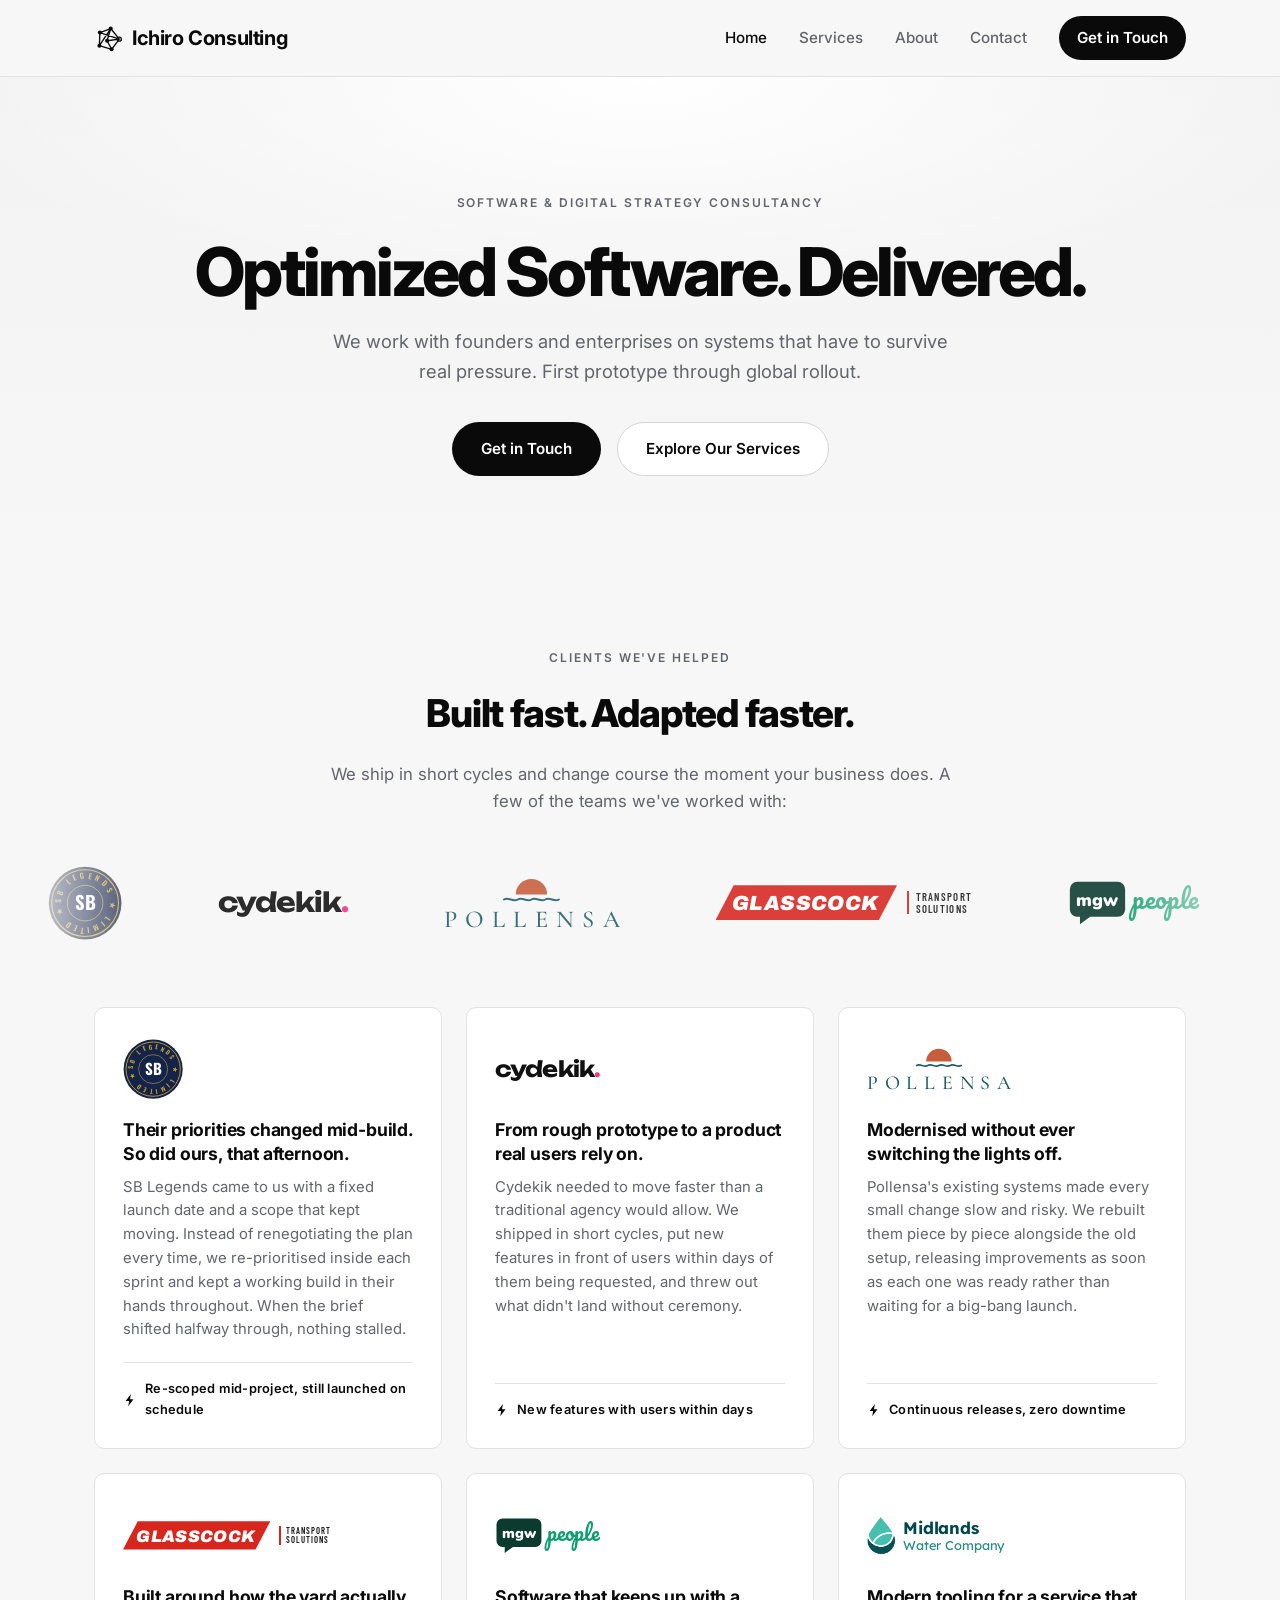
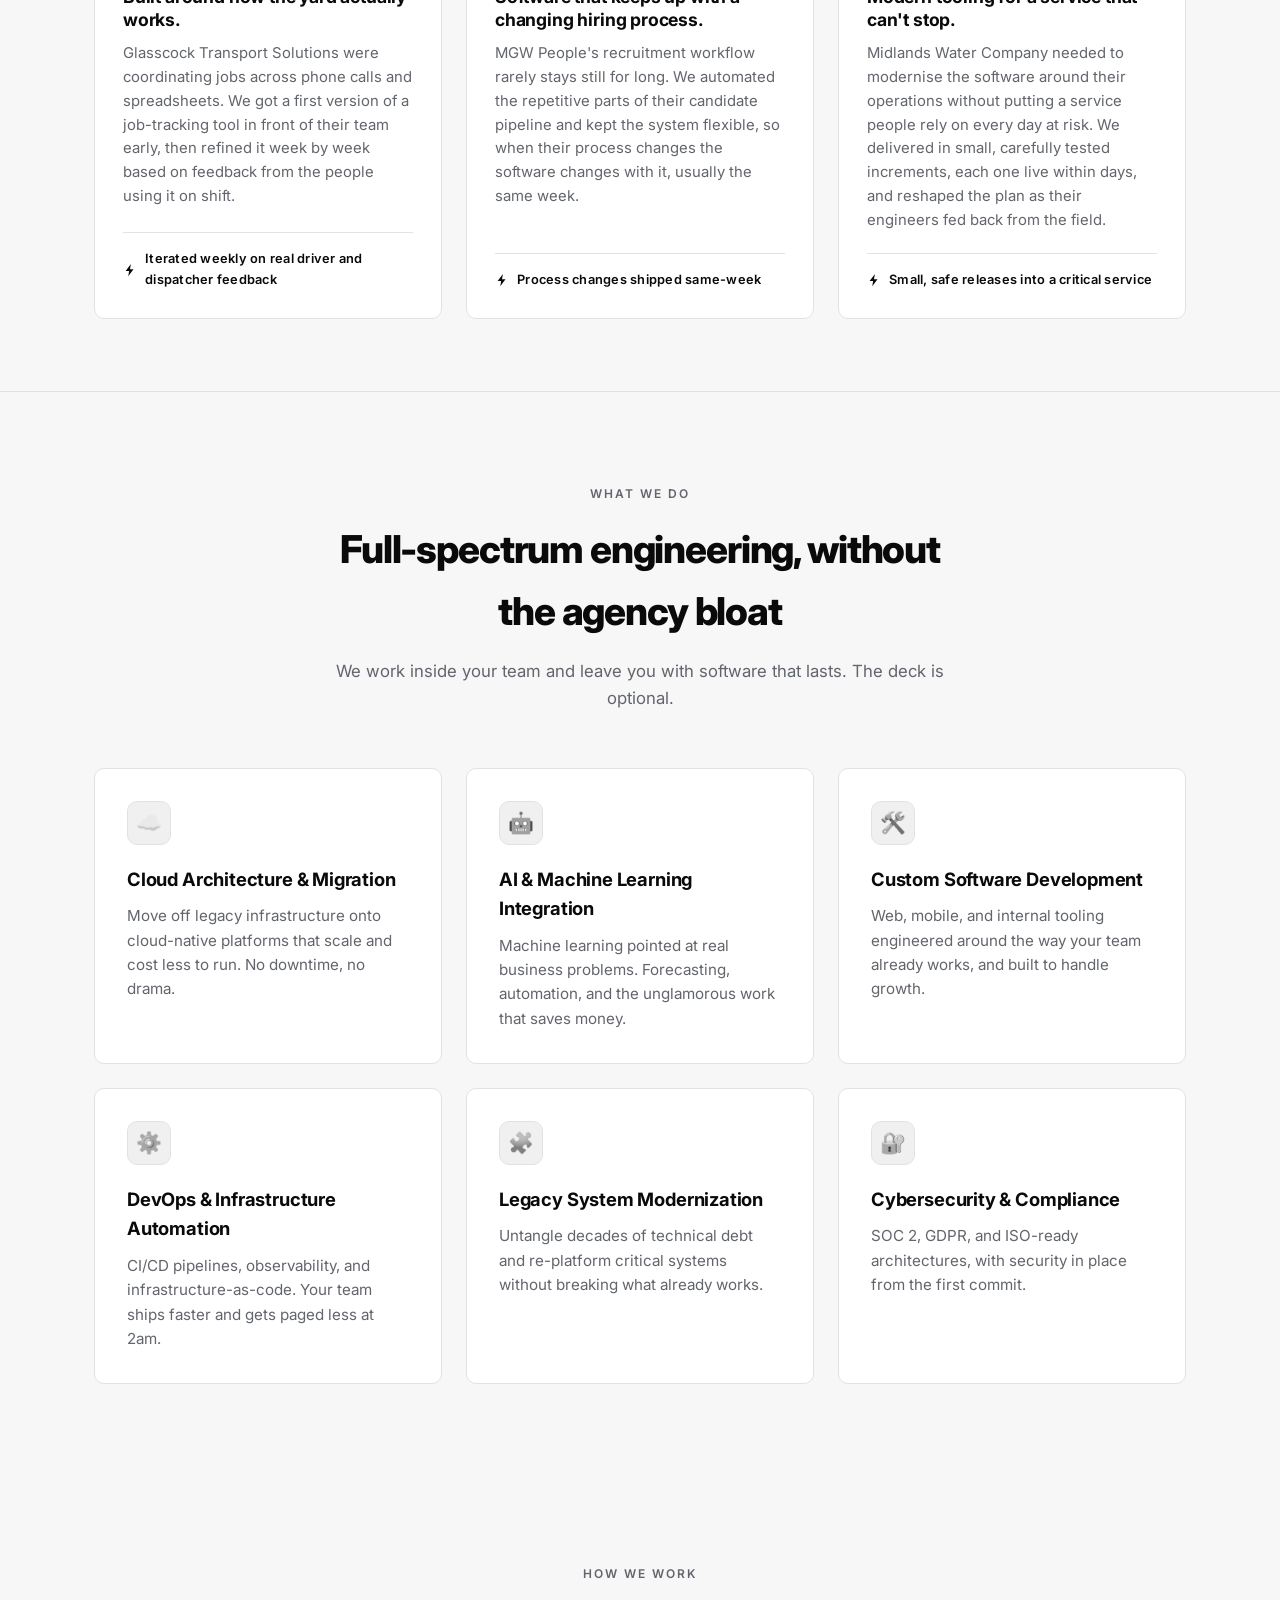
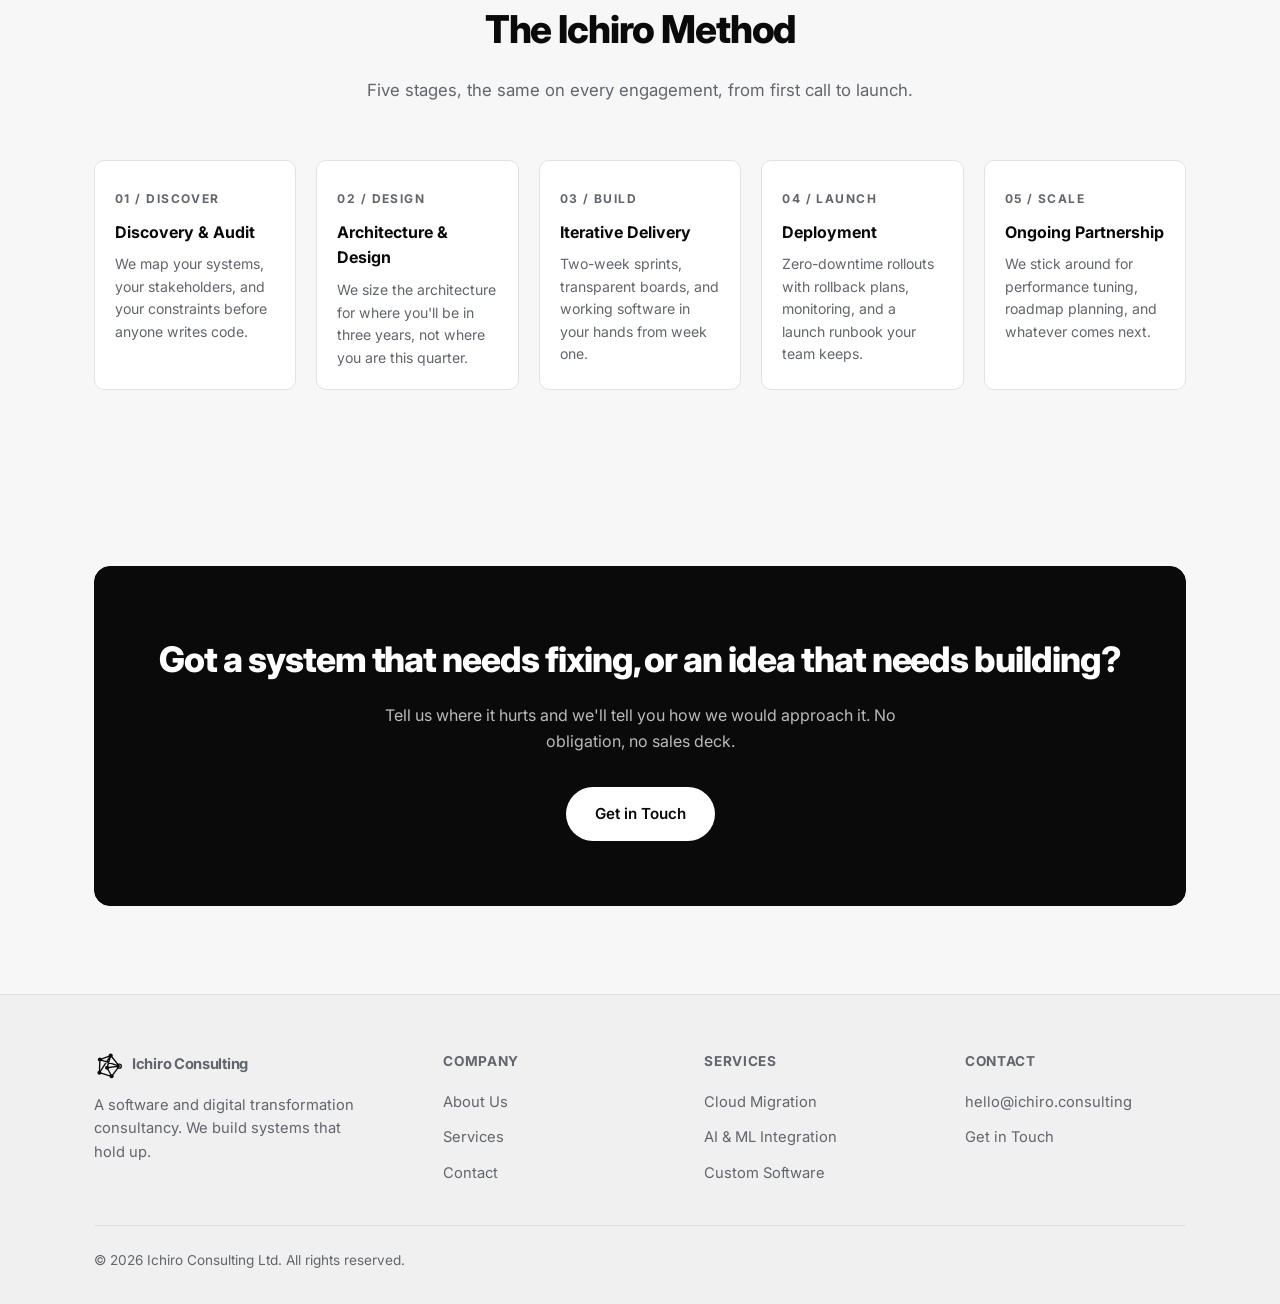
==== commit 767db6c0: "Added customer to testimonies" ====
--- a/index.html
+++ b/index.html
@@ -57,6 +57,7 @@
         <li class="client-logo logo-pol" role="img" aria-label="Pollensa"><svg class="mark" viewBox="0 0 60 30" aria-hidden="true"><path d="M14 22a16 16 0 0 1 32 0z" fill="#C65D3B"/><path d="M2 27c5-3 9 3 14 0s9 3 14 0 9 3 14 0 9 3 14 0" fill="none" stroke="#1F5F6B" stroke-width="2" stroke-linecap="round"/></svg><span class="word">Pollensa</span></li>
         <li class="client-logo logo-gts" role="img" aria-label="Glasscock Transport Solutions"><span class="plate">Glasscock</span><span class="word"><small>Transport</small><small>Solutions</small></span></li>
         <li class="client-logo logo-mgw" role="img" aria-label="MGW People"><svg class="bubble" viewBox="0 0 64 50" aria-hidden="true"><path d="M10 2h44a8 8 0 0 1 8 8v22a8 8 0 0 1-8 8H24l-11 8v-8h-3a8 8 0 0 1-8-8V10a8 8 0 0 1 8-8z" fill="#0B3B2E"/><text x="32" y="28.5" text-anchor="middle" font-family="Nunito, Arial, sans-serif" font-weight="900" font-size="19" fill="#ffffff">mgw</text></svg><span class="word">people</span></li>
+        <li class="client-logo logo-mwc" role="img" aria-label="Midlands Water Company"><img class="mark" src="midlands-water.png" alt="" width="196" height="270"><span class="word"><b>Midlands</b>Water Company</span></li>
       </ul>
     </div>
     <div class="container">
@@ -90,6 +91,12 @@
           <h3>Software that keeps up with a changing hiring process.</h3>
           <p>MGW People's recruitment workflow rarely stays still for long. We automated the repetitive parts of their candidate pipeline and kept the system flexible, so when their process changes the software changes with it, usually the same week.</p>
           <div class="story-pace"><svg viewBox="0 0 16 16" aria-hidden="true"><path fill="currentColor" d="M9 1 3 9h4l-1 6 6-8H8z"/></svg>Process changes shipped same-week</div>
+        </article>
+        <article class="story-card">
+          <div class="client-logo logo-mwc" role="img" aria-label="Midlands Water Company"><img class="mark" src="midlands-water.png" alt="" width="196" height="270"><span class="word"><b>Midlands</b>Water Company</span></div>
+          <h3>Modern tooling for a service that can't stop.</h3>
+          <p>Midlands Water Company needed to modernise the software around their operations without putting a service people rely on every day at risk. We delivered in small, carefully tested increments, each one live within days, and reshaped the plan as their engineers fed back from the field.</p>
+          <div class="story-pace"><svg viewBox="0 0 16 16" aria-hidden="true"><path fill="currentColor" d="M9 1 3 9h4l-1 6 6-8H8z"/></svg>Small, safe releases into a critical service</div>
         </article>
       </div>
     </div>
--- a/css/style.css
+++ b/css/style.css
@@ -1,4 +1,4 @@
-@import url("https://fonts.googleapis.com/css2?family=Inter:wght@400;500;600;700;800&family=Archivo:ital,wght@1,900&family=Barlow+Condensed:wght@600&family=Cormorant+Garamond:wght@500&family=Nunito:wght@900&family=Oswald:wght@600;700&family=Pacifico&family=Unbounded:wght@700&display=swap");
+@import url("https://fonts.googleapis.com/css2?family=Inter:wght@400;500;600;700;800&family=Lexend:wght@400;700&family=Archivo:ital,wght@1,900&family=Barlow+Condensed:wght@600&family=Cormorant+Garamond:wght@500&family=Nunito:wght@900&family=Oswald:wght@600;700&family=Pacifico&family=Unbounded:wght@700&display=swap");
 
 :root {
   --bg: #f7f7f8;
@@ -287,6 +287,11 @@
 .logo-mgw .bubble { height: 1.8em; width: auto; }
 .logo-mgw .word { font-family: "Pacifico", "Brush Script MT", cursive; font-size: 1em; color: #0E9F6E; padding-bottom: 0.3em; }
 
+.logo-mwc { gap: 0.35em; }
+.logo-mwc .mark { height: 1.9em; width: auto; mix-blend-mode: multiply; }
+.logo-mwc .word { display: flex; flex-direction: column; font-family: "Lexend", "Helvetica Neue", Arial, sans-serif; font-weight: 400; font-size: 0.62em; color: #2A8C86; line-height: 1.1; letter-spacing: -0.01em; }
+.logo-mwc b { font-weight: 700; font-size: 1.3em; color: #00474F; }
+
 /* Customer stories */
 .story-grid {
   display: grid;
@@ -305,8 +310,6 @@
   padding: 28px;
   transition: border-color 0.15s ease, transform 0.15s ease;
 }
-
-.story-card:nth-child(-n+2) { grid-column: span 3; }
 
 .story-card:hover { border-color: var(--text); transform: translateY(-2px); }
 
@@ -636,5 +639,5 @@
   .footer-grid { grid-template-columns: 1fr 1fr; }
   .client-logo { padding: 0 28px; font-size: 1.3rem; }
   .story-grid { grid-template-columns: 1fr; }
-  .story-card, .story-card:nth-child(-n+2) { grid-column: auto; }
-}
+  .story-card { grid-column: auto; }
+}
